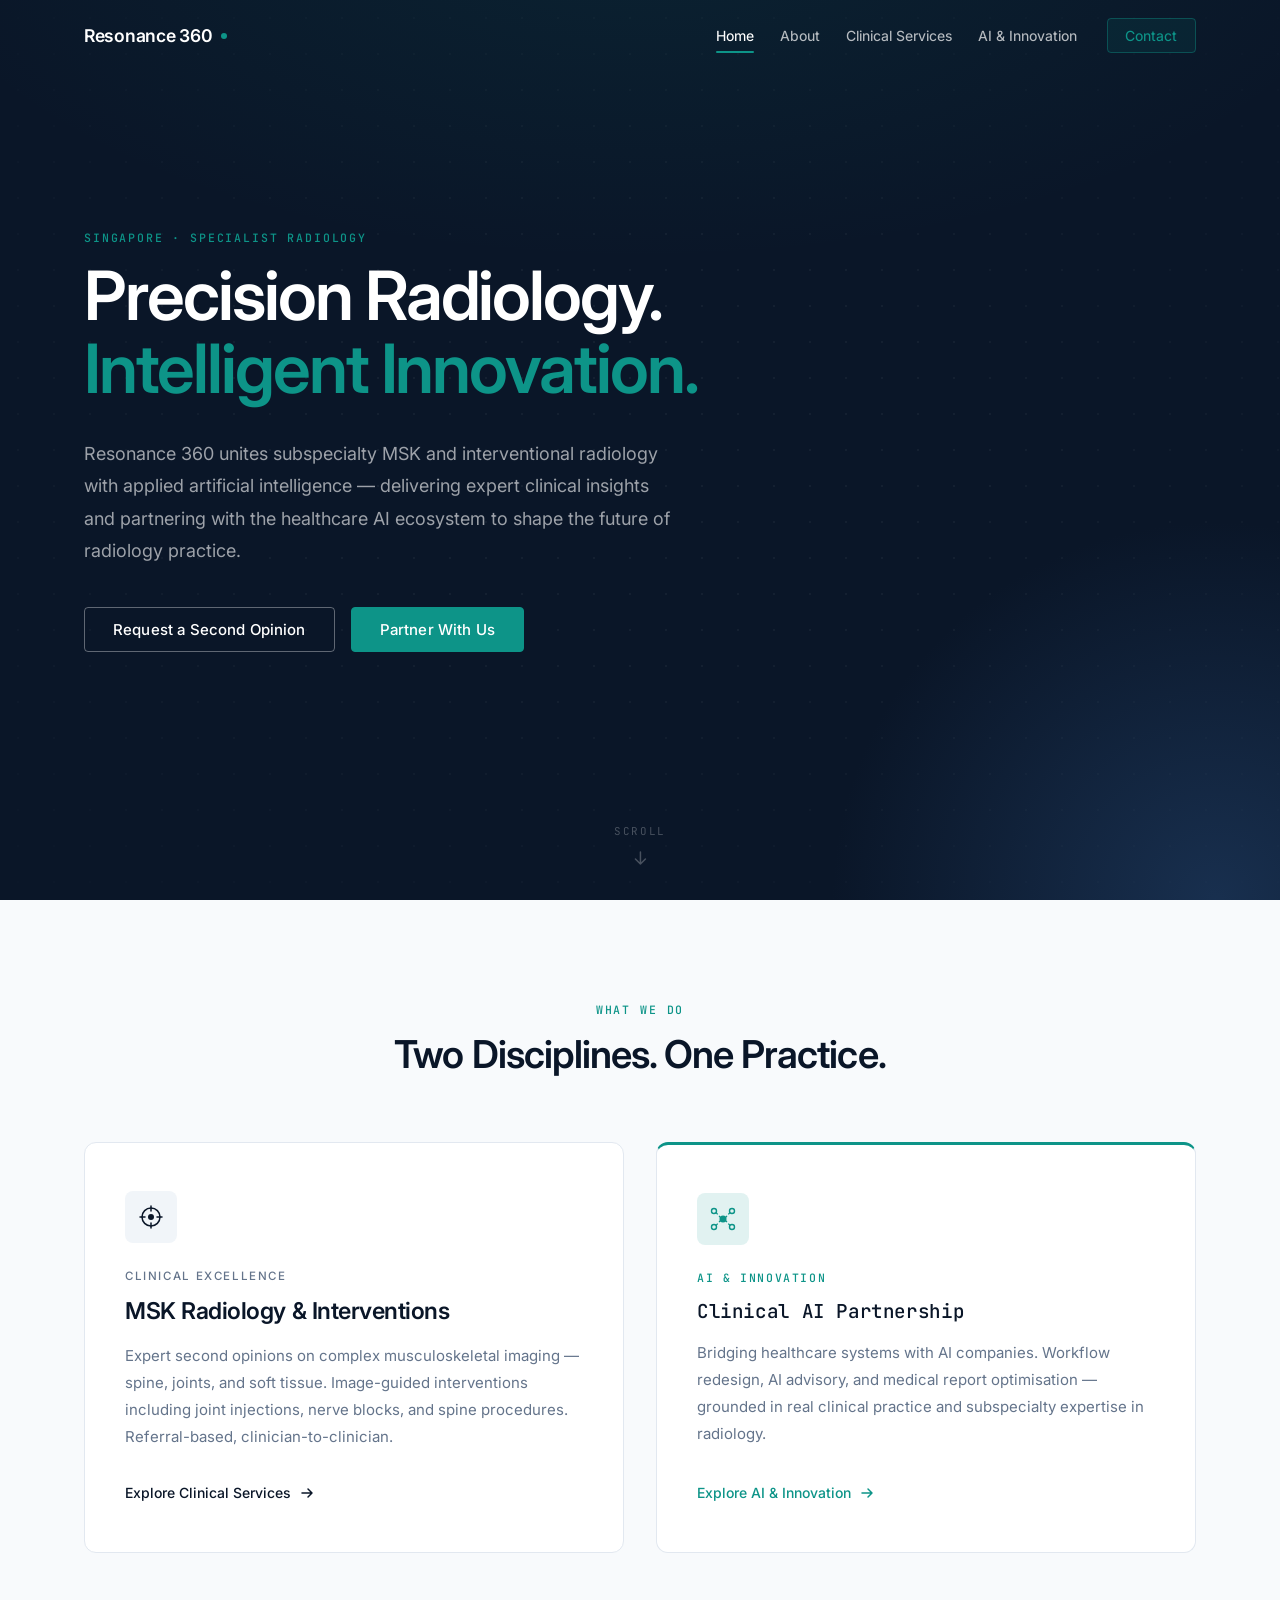
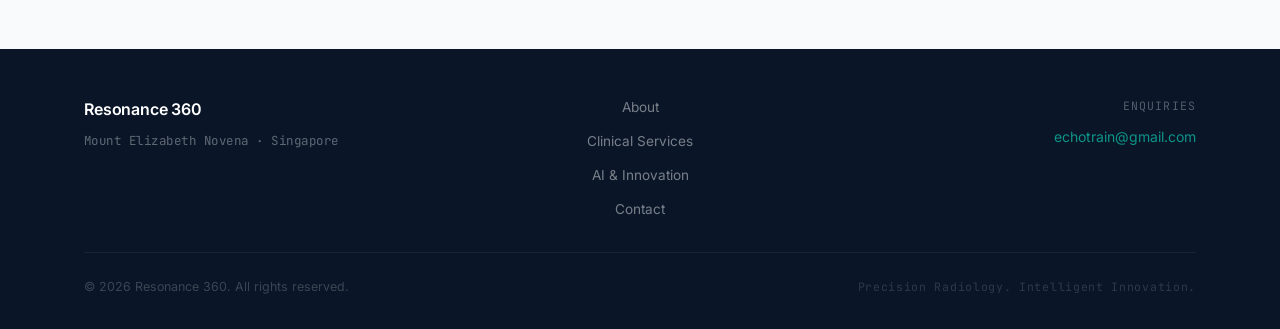
==== index.html @ cc8df061 "Initial commit — Resonance 360 website" ====
<!DOCTYPE html>
<html lang="en">
<head>
  <meta charset="UTF-8" />
  <meta name="viewport" content="width=device-width, initial-scale=1.0" />
  <title>Resonance 360 — Precision Radiology. Intelligent Innovation.</title>
  <meta name="description" content="Expert MSK radiology second opinions and AI innovation partnership, led by Dr Tham Seng Choe, Senior Consultant Radiologist, Singapore." />

  <!-- Fonts -->
  <link rel="preconnect" href="https://fonts.googleapis.com" />
  <link rel="preconnect" href="https://fonts.gstatic.com" crossorigin />
  <link href="https://fonts.googleapis.com/css2?family=Inter:wght@300;400;500;600;700&family=JetBrains+Mono:wght@400;500;600&display=swap" rel="stylesheet" />

  <link rel="stylesheet" href="css/styles.css" />
</head>
<body class="page-home">

  <!-- ── Navigation ─────────────────────────────────────── -->
  <nav class="nav" id="nav" role="navigation" aria-label="Main navigation">
    <div class="container">
      <a href="index.html" class="nav__logo" aria-label="Resonance 360 home">
        <span class="nav__logo-text">Resonance 360</span>
        <span class="nav__logo-dot" aria-hidden="true"></span>
      </a>

      <button class="nav__hamburger" id="navToggle" aria-label="Toggle navigation" aria-expanded="false" aria-controls="navLinks">
        <span></span>
        <span></span>
        <span></span>
      </button>

      <ul class="nav__links" id="navLinks" role="list">
        <li><a href="index.html"         class="nav__link active">Home</a></li>
        <li><a href="about.html"         class="nav__link">About</a></li>
        <li><a href="clinical.html"      class="nav__link">Clinical Services</a></li>
        <li><a href="ai-innovation.html" class="nav__link">AI &amp; Innovation</a></li>
        <li><a href="contact.html"       class="nav__link nav__link--cta">Contact</a></li>
      </ul>
    </div>
  </nav>

  <!-- ── Hero ───────────────────────────────────────────── -->
  <section class="hero" aria-label="Hero">
    <div class="hero__bg" aria-hidden="true"></div>

    <div class="container">
      <div class="hero__content">
        <span class="label hero__label">Singapore · Specialist Radiology</span>

        <h1 class="hero__heading">
          <span class="hero__heading-line">Precision Radiology.</span>
          <span class="hero__heading-line hero__heading-line--accent">Intelligent Innovation.</span>
        </h1>

        <p class="hero__mission">
          Resonance 360 unites subspecialty MSK and interventional radiology with applied
          artificial intelligence — delivering expert clinical insights and partnering with
          the healthcare AI ecosystem to shape the future of radiology practice.
        </p>

        <div class="hero__ctas">
          <a href="contact.html?type=clinical" class="btn btn--outline-white">
            Request a Second Opinion
          </a>
          <a href="contact.html?type=partner" class="btn btn--teal">
            Partner With Us
          </a>
        </div>
      </div>
    </div>

    <!-- Scroll hint -->
    <div class="hero__scroll" aria-hidden="true">
      <span>Scroll</span>
      <svg width="16" height="20" viewBox="0 0 16 20" fill="none" aria-hidden="true">
        <path d="M8 4v12M3 11l5 5 5-5" stroke="currentColor" stroke-width="1.5" stroke-linecap="round" stroke-linejoin="round"/>
      </svg>
    </div>
  </section>

  <!-- ── Two Pillars ────────────────────────────────────── -->
  <section class="pillars" aria-label="What we do">
    <div class="container">

      <div class="pillars__intro reveal">
        <span class="label">What We Do</span>
        <h2 class="pillars__heading">Two Disciplines. One Practice.</h2>
      </div>

      <div class="pillars__grid">

        <!-- Clinical Pillar -->
        <article class="pillar pillar--clinical reveal reveal-delay-1">
          <div class="pillar__icon" aria-hidden="true">
            <!-- Crosshair / targeting icon — precision diagnostics -->
            <svg width="28" height="28" viewBox="0 0 28 28" fill="none" xmlns="http://www.w3.org/2000/svg">
              <circle cx="14" cy="14" r="9" stroke="currentColor" stroke-width="1.5"/>
              <circle cx="14" cy="14" r="3" fill="currentColor"/>
              <line x1="14" y1="3" x2="14" y2="8"   stroke="currentColor" stroke-width="1.5" stroke-linecap="round"/>
              <line x1="14" y1="20" x2="14" y2="25"  stroke="currentColor" stroke-width="1.5" stroke-linecap="round"/>
              <line x1="3"  y1="14" x2="8"  y2="14"  stroke="currentColor" stroke-width="1.5" stroke-linecap="round"/>
              <line x1="20" y1="14" x2="25" y2="14"  stroke="currentColor" stroke-width="1.5" stroke-linecap="round"/>
            </svg>
          </div>

          <span class="pillar__label">Clinical Excellence</span>
          <h3 class="pillar__heading">MSK Radiology &amp; Interventions</h3>
          <p class="pillar__body">
            Expert second opinions on complex musculoskeletal imaging — spine, joints, and soft
            tissue. Image-guided interventions including joint injections, nerve blocks, and
            spine procedures. Referral-based, clinician-to-clinician.
          </p>
          <a href="clinical.html" class="pillar__link" aria-label="Explore Clinical Services">
            Explore Clinical Services
            <svg width="16" height="16" viewBox="0 0 16 16" fill="none" aria-hidden="true">
              <path d="M3 8h10M9 4l4 4-4 4" stroke="currentColor" stroke-width="1.5" stroke-linecap="round" stroke-linejoin="round"/>
            </svg>
          </a>
        </article>

        <!-- AI Pillar -->
        <article class="pillar pillar--ai reveal reveal-delay-2">
          <div class="pillar__icon" aria-hidden="true">
            <!-- Neural network icon — AI / connectivity -->
            <svg width="28" height="28" viewBox="0 0 28 28" fill="none" xmlns="http://www.w3.org/2000/svg">
              <circle cx="14" cy="14" r="3.5"  fill="currentColor"/>
              <circle cx="5"  cy="6"  r="2.5"  stroke="currentColor" stroke-width="1.4"/>
              <circle cx="23" cy="6"  r="2.5"  stroke="currentColor" stroke-width="1.4"/>
              <circle cx="5"  cy="22" r="2.5"  stroke="currentColor" stroke-width="1.4"/>
              <circle cx="23" cy="22" r="2.5"  stroke="currentColor" stroke-width="1.4"/>
              <line x1="7"  y1="7.5"  x2="11.5" y2="12.5" stroke="currentColor" stroke-width="1.2" stroke-dasharray="2.5 2"/>
              <line x1="21" y1="7.5"  x2="16.5" y2="12.5" stroke="currentColor" stroke-width="1.2" stroke-dasharray="2.5 2"/>
              <line x1="7"  y1="20.5" x2="11.5" y2="15.5" stroke="currentColor" stroke-width="1.2" stroke-dasharray="2.5 2"/>
              <line x1="21" y1="20.5" x2="16.5" y2="15.5" stroke="currentColor" stroke-width="1.2" stroke-dasharray="2.5 2"/>
            </svg>
          </div>

          <span class="pillar__label pillar__label--mono">AI &amp; Innovation</span>
          <h3 class="pillar__heading pillar__heading--mono">Clinical AI Partnership</h3>
          <p class="pillar__body">
            Bridging healthcare systems with AI companies. Workflow redesign, AI advisory,
            and medical report optimisation — grounded in real clinical practice and
            subspecialty expertise in radiology.
          </p>
          <a href="ai-innovation.html" class="pillar__link pillar__link--teal" aria-label="Explore AI and Innovation">
            Explore AI &amp; Innovation
            <svg width="16" height="16" viewBox="0 0 16 16" fill="none" aria-hidden="true">
              <path d="M3 8h10M9 4l4 4-4 4" stroke="currentColor" stroke-width="1.5" stroke-linecap="round" stroke-linejoin="round"/>
            </svg>
          </a>
        </article>

      </div>
    </div>
  </section>

  <!-- ── Footer ─────────────────────────────────────────── -->
  <footer class="footer" role="contentinfo">
    <div class="container">
      <div class="footer__brand">
        <span class="footer__logo">Resonance 360</span>
        <p class="footer__location">Mount Elizabeth Novena · Singapore</p>
      </div>

      <nav class="footer__nav" aria-label="Footer navigation">
        <a href="about.html">About</a>
        <a href="clinical.html">Clinical Services</a>
        <a href="ai-innovation.html">AI &amp; Innovation</a>
        <a href="contact.html">Contact</a>
      </nav>

      <div class="footer__contact">
        <p class="footer__contact-label">Enquiries</p>
        <a href="mailto:echotrain@gmail.com" class="footer__contact-email">echotrain@gmail.com</a>
      </div>

      <div class="footer__bottom">
        <p class="footer__copy">&copy; <span id="year"></span> Resonance 360. All rights reserved.</p>
        <p class="footer__tagline">Precision Radiology. Intelligent Innovation.</p>
      </div>
    </div>
  </footer>

  <script src="js/main.js"></script>
</body>
</html>
---- css/styles.css ----
/* ============================================================
   RESONANCE 360 — DESIGN SYSTEM & GLOBAL STYLES
   ============================================================ */

/* ── Custom Properties ───────────────────────────────────── */
:root {
  /* Colours */
  --navy:         #0A1628;
  --navy-mid:     #112240;
  --navy-light:   #1E3A5F;
  --teal:         #0D9488;
  --teal-hover:   #0F766E;
  --teal-dim:     rgba(13, 148, 136, 0.12);
  --white:        #FFFFFF;
  --off-white:    #F8FAFC;
  --grey-100:     #F1F5F9;
  --grey-200:     #E2E8F0;
  --grey-400:     #94A3B8;
  --grey-600:     #475569;
  --grey-800:     #1E293B;
  --text-dark:    #0F172A;
  --text-mid:     #334155;
  --text-muted:   #64748B;

  /* Typography */
  --font-sans: 'Inter', system-ui, -apple-system, sans-serif;
  --font-mono: 'JetBrains Mono', 'Courier New', monospace;

  /* Layout */
  --container-max:     1160px;
  --container-pad:     1.5rem;
  --nav-height:        72px;

  /* Spacing scale */
  --sp-1:  0.25rem;
  --sp-2:  0.5rem;
  --sp-3:  0.75rem;
  --sp-4:  1rem;
  --sp-5:  1.25rem;
  --sp-6:  1.5rem;
  --sp-8:  2rem;
  --sp-10: 2.5rem;
  --sp-12: 3rem;
  --sp-16: 4rem;
  --sp-20: 5rem;
  --sp-24: 6rem;

  /* Radii */
  --r-sm:  4px;
  --r-md:  8px;
  --r-lg:  12px;
  --r-xl:  20px;

  /* Transitions */
  --t-fast:   150ms ease;
  --t-base:   250ms ease;
  --t-slow:   400ms cubic-bezier(0.16, 1, 0.3, 1);
}

/* ── Reset ───────────────────────────────────────────────── */
*, *::before, *::after {
  box-sizing: border-box;
  margin: 0;
  padding: 0;
}

html {
  font-size: 16px;
  scroll-behavior: smooth;
  -webkit-font-smoothing: antialiased;
  -moz-osx-font-smoothing: grayscale;
}

body {
  font-family: var(--font-sans);
  color: var(--text-dark);
  background: var(--white);
  line-height: 1.6;
  overflow-x: hidden;
}

img { max-width: 100%; height: auto; display: block; }
a   { text-decoration: none; color: inherit; }
ul  { list-style: none; }

/* ── Container ───────────────────────────────────────────── */
.container {
  max-width: var(--container-max);
  margin: 0 auto;
  padding: 0 var(--container-pad);
  width: 100%;
}

/* ── Section labels (mono, teal) ─────────────────────────── */
.label {
  display: inline-block;
  font-family: var(--font-mono);
  font-size: 0.72rem;
  font-weight: 500;
  letter-spacing: 0.16em;
  text-transform: uppercase;
  color: var(--teal);
  margin-bottom: var(--sp-3);
}

/* ── Buttons ─────────────────────────────────────────────── */
.btn {
  display: inline-flex;
  align-items: center;
  gap: var(--sp-2);
  padding: 0.875rem 1.75rem;
  font-family: var(--font-sans);
  font-size: 0.9375rem;
  font-weight: 500;
  letter-spacing: 0.01em;
  border-radius: var(--r-sm);
  border: 1.5px solid transparent;
  cursor: pointer;
  transition: all var(--t-base);
  white-space: nowrap;
  line-height: 1;
}

.btn--teal {
  background: var(--teal);
  border-color: var(--teal);
  color: var(--white);
}
.btn--teal:hover {
  background: var(--teal-hover);
  border-color: var(--teal-hover);
  transform: translateY(-1px);
  box-shadow: 0 6px 24px rgba(13, 148, 136, 0.35);
}

.btn--outline-white {
  background: transparent;
  border-color: rgba(255, 255, 255, 0.35);
  color: var(--white);
}
.btn--outline-white:hover {
  background: rgba(255, 255, 255, 0.07);
  border-color: rgba(255, 255, 255, 0.65);
  transform: translateY(-1px);
}

.btn--outline-navy {
  background: transparent;
  border-color: var(--navy);
  color: var(--navy);
}
.btn--outline-navy:hover {
  background: var(--navy);
  color: var(--white);
  transform: translateY(-1px);
}

.btn--outline-teal {
  background: transparent;
  border-color: var(--teal);
  color: var(--teal);
}
.btn--outline-teal:hover {
  background: var(--teal);
  color: var(--white);
  transform: translateY(-1px);
}

/* ── Navigation ──────────────────────────────────────────── */
.nav {
  position: fixed;
  top: 0; left: 0; right: 0;
  z-index: 200;
  height: var(--nav-height);
  transition: background var(--t-base), box-shadow var(--t-base);
}

/* Homepage: transparent until scrolled */
.page-home .nav { background: transparent; }

/* All other pages: always solid */
.page-about   .nav,
.page-clinical .nav,
.page-ai       .nav,
.page-contact  .nav { background: var(--navy); }

/* Scrolled state */
.nav.is-scrolled {
  background: var(--navy) !important;
  box-shadow: 0 1px 0 rgba(255, 255, 255, 0.07);
}

.nav .container {
  display: flex;
  align-items: center;
  justify-content: space-between;
  height: 100%;
}

/* Logo */
.nav__logo {
  display: flex;
  align-items: center;
  gap: var(--sp-2);
}
.nav__logo-text {
  font-size: 1.1rem;
  font-weight: 600;
  color: var(--white);
  letter-spacing: -0.015em;
}
.nav__logo-dot {
  width: 6px;
  height: 6px;
  border-radius: 50%;
  background: var(--teal);
  flex-shrink: 0;
  margin-top: 1px;
}

/* Links */
.nav__links {
  display: flex;
  align-items: center;
  gap: 2px;
}
.nav__link {
  font-size: 0.875rem;
  font-weight: 450;
  color: rgba(255, 255, 255, 0.7);
  padding: var(--sp-2) var(--sp-3);
  border-radius: var(--r-sm);
  transition: color var(--t-fast);
  position: relative;
}
.nav__link:hover,
.nav__link.active { color: var(--white); }

.nav__link.active::after {
  content: '';
  position: absolute;
  bottom: -1px;
  left: var(--sp-3);
  right: var(--sp-3);
  height: 2px;
  background: var(--teal);
  border-radius: 1px;
}

.nav__link--cta {
  margin-left: var(--sp-4);
  padding: 0.5rem 1.1rem;
  border: 1px solid rgba(13, 148, 136, 0.4);
  background: rgba(13, 148, 136, 0.1);
  color: var(--teal) !important;
  border-radius: var(--r-sm);
}
.nav__link--cta:hover {
  background: rgba(13, 148, 136, 0.2);
}
.nav__link--cta.active::after { display: none; }

/* Hamburger */
.nav__hamburger {
  display: none;
  flex-direction: column;
  gap: 5px;
  background: none;
  border: none;
  cursor: pointer;
  padding: var(--sp-2);
  z-index: 10;
}
.nav__hamburger span {
  display: block;
  width: 22px;
  height: 2px;
  background: var(--white);
  border-radius: 1px;
  transition: all var(--t-base);
}
.nav__hamburger.is-open span:nth-child(1) { transform: translateY(7px) rotate(45deg); }
.nav__hamburger.is-open span:nth-child(2) { opacity: 0; transform: scaleX(0); }
.nav__hamburger.is-open span:nth-child(3) { transform: translateY(-7px) rotate(-45deg); }

/* ── Hero ─────────────────────────────────────────────────── */
.hero {
  position: relative;
  min-height: 100vh;
  display: flex;
  align-items: center;
  background: var(--navy);
  overflow: hidden;
}

/* Background layers */
.hero__bg {
  position: absolute;
  inset: 0;
  pointer-events: none;
}
.hero__bg::before {
  content: '';
  position: absolute;
  inset: 0;
  background:
    radial-gradient(ellipse 90% 60% at 50% -10%, rgba(13, 148, 136, 0.1) 0%, transparent 65%),
    radial-gradient(ellipse 50% 70% at 95% 100%, rgba(30, 58, 95, 0.7) 0%, transparent 60%);
}
/* Dot grid */
.hero__bg::after {
  content: '';
  position: absolute;
  inset: 0;
  background-image: radial-gradient(circle, rgba(255, 255, 255, 0.045) 1px, transparent 1px);
  background-size: 36px 36px;
  mask-image: radial-gradient(ellipse 85% 75% at 50% 50%, black 30%, transparent 100%);
  -webkit-mask-image: radial-gradient(ellipse 85% 75% at 50% 50%, black 30%, transparent 100%);
}

.hero .container {
  position: relative;
  z-index: 1;
  padding-top: var(--nav-height);
  padding-bottom: var(--sp-24);
}

.hero__content { max-width: 760px; }

.hero__label {
  opacity: 0;
  animation: fadeUp 0.6s ease forwards 0.1s;
}

.hero__heading {
  display: flex;
  flex-direction: column;
  font-size: clamp(2.4rem, 6vw, 4.25rem);
  font-weight: 600;
  line-height: 1.08;
  letter-spacing: -0.03em;
  color: var(--white);
  margin-bottom: var(--sp-8);
  opacity: 0;
  animation: fadeUp 0.6s ease forwards 0.25s;
}
.hero__heading-line { display: block; }
.hero__heading-line--accent { color: var(--teal); }

.hero__mission {
  font-size: clamp(1rem, 2vw, 1.125rem);
  line-height: 1.8;
  color: rgba(255, 255, 255, 0.6);
  max-width: 600px;
  margin-bottom: var(--sp-10);
  opacity: 0;
  animation: fadeUp 0.6s ease forwards 0.4s;
}

.hero__ctas {
  display: flex;
  flex-wrap: wrap;
  gap: var(--sp-4);
  opacity: 0;
  animation: fadeUp 0.6s ease forwards 0.55s;
}

/* Scroll hint */
.hero__scroll {
  position: absolute;
  bottom: var(--sp-8);
  left: 50%;
  transform: translateX(-50%);
  display: flex;
  flex-direction: column;
  align-items: center;
  gap: var(--sp-2);
  color: rgba(255, 255, 255, 0.25);
  font-family: var(--font-mono);
  font-size: 0.68rem;
  letter-spacing: 0.14em;
  text-transform: uppercase;
  opacity: 0;
  animation: fadeIn 0.8s ease forwards 1.4s;
}
.hero__scroll svg {
  animation: arrowBounce 2s ease-in-out infinite;
}

/* ── Pillars (homepage "What We Do") ─────────────────────── */
.pillars {
  padding: var(--sp-24) 0;
  background: var(--off-white);
}

.pillars__intro {
  text-align: center;
  margin-bottom: var(--sp-16);
}
.pillars__heading {
  font-size: clamp(1.75rem, 3vw, 2.4rem);
  font-weight: 600;
  color: var(--navy);
  letter-spacing: -0.025em;
  line-height: 1.2;
}

.pillars__grid {
  display: grid;
  grid-template-columns: 1fr 1fr;
  gap: var(--sp-8);
}

.pillar {
  background: var(--white);
  padding: var(--sp-12) var(--sp-10);
  border-radius: var(--r-lg);
  border: 1px solid var(--grey-200);
  display: flex;
  flex-direction: column;
  transition: transform var(--t-slow), box-shadow var(--t-slow);
}
.pillar:hover {
  transform: translateY(-5px);
  box-shadow: 0 16px 48px rgba(0, 0, 0, 0.08);
}
.pillar--ai {
  border-top: 3px solid var(--teal);
}

.pillar__icon {
  width: 52px;
  height: 52px;
  display: flex;
  align-items: center;
  justify-content: center;
  border-radius: var(--r-md);
  background: var(--grey-100);
  color: var(--navy);
  margin-bottom: var(--sp-6);
}
.pillar--ai .pillar__icon {
  background: var(--teal-dim);
  color: var(--teal);
}

.pillar__label {
  font-size: 0.72rem;
  font-weight: 500;
  letter-spacing: 0.14em;
  text-transform: uppercase;
  color: var(--text-muted);
  margin-bottom: var(--sp-3);
}
.pillar__label--mono {
  font-family: var(--font-mono);
  color: var(--teal);
}

.pillar__heading {
  font-size: 1.45rem;
  font-weight: 600;
  color: var(--navy);
  letter-spacing: -0.02em;
  line-height: 1.25;
  margin-bottom: var(--sp-4);
}
.pillar__heading--mono {
  font-family: var(--font-mono);
  font-size: 1.2rem;
  font-weight: 500;
}

.pillar__body {
  font-size: 0.9375rem;
  line-height: 1.8;
  color: var(--text-muted);
  flex: 1;
  margin-bottom: var(--sp-8);
}

.pillar__link {
  display: inline-flex;
  align-items: center;
  gap: var(--sp-2);
  font-size: 0.875rem;
  font-weight: 500;
  color: var(--navy);
  transition: gap var(--t-fast), color var(--t-fast);
}
.pillar__link:hover { gap: var(--sp-3); }
.pillar__link--teal { color: var(--teal); }
.pillar__link--teal:hover { color: var(--teal-hover); }

/* ── Inner page hero (shared across non-home pages) ──────── */
.page-hero {
  background: var(--navy);
  padding: calc(var(--nav-height) + var(--sp-20)) 0 var(--sp-20);
}
.page-hero .label { margin-bottom: var(--sp-4); }
.page-hero__heading {
  font-size: clamp(2rem, 5vw, 3.25rem);
  font-weight: 600;
  color: var(--white);
  letter-spacing: -0.03em;
  line-height: 1.1;
  margin-bottom: var(--sp-6);
}
.page-hero__sub {
  font-size: 1.0625rem;
  line-height: 1.8;
  color: rgba(255, 255, 255, 0.58);
  max-width: 560px;
}

/* ── Divider ─────────────────────────────────────────────── */
.divider {
  height: 1px;
  background: var(--grey-200);
  margin: 0;
}

/* ── Under Construction (stub pages) ─────────────────────── */
.under-construction {
  padding: var(--sp-24) 0;
  text-align: center;
}
.under-construction__badge {
  display: inline-flex;
  align-items: center;
  gap: var(--sp-2);
  background: var(--teal-dim);
  border: 1px solid rgba(13, 148, 136, 0.2);
  color: var(--teal);
  font-family: var(--font-mono);
  font-size: 0.72rem;
  letter-spacing: 0.12em;
  text-transform: uppercase;
  padding: var(--sp-2) var(--sp-4);
  border-radius: 100px;
  margin-bottom: var(--sp-8);
}
.under-construction__badge::before {
  content: '';
  width: 7px;
  height: 7px;
  border-radius: 50%;
  background: var(--teal);
  animation: pulse 2s ease-in-out infinite;
}
.under-construction h2 {
  font-size: clamp(1.5rem, 3vw, 2rem);
  font-weight: 600;
  color: var(--navy);
  letter-spacing: -0.02em;
  margin-bottom: var(--sp-4);
}
.under-construction p {
  font-size: 1rem;
  color: var(--text-muted);
  max-width: 460px;
  margin: 0 auto var(--sp-8);
  line-height: 1.75;
}

/* ── Footer ──────────────────────────────────────────────── */
.footer {
  background: var(--navy);
  padding: var(--sp-12) 0 var(--sp-8);
}
.footer .container {
  display: grid;
  grid-template-columns: 1fr auto 1fr;
  align-items: start;
  gap: var(--sp-8);
}
.footer__brand {}
.footer__logo {
  display: block;
  font-size: 1rem;
  font-weight: 600;
  color: var(--white);
  letter-spacing: -0.01em;
  margin-bottom: var(--sp-2);
}
.footer__location {
  font-size: 0.78rem;
  color: rgba(255, 255, 255, 0.35);
  font-family: var(--font-mono);
  letter-spacing: 0.04em;
}

.footer__nav {
  display: flex;
  flex-direction: column;
  align-items: center;
  gap: var(--sp-3);
}
.footer__nav a {
  font-size: 0.85rem;
  color: rgba(255, 255, 255, 0.45);
  transition: color var(--t-fast);
}
.footer__nav a:hover { color: var(--white); }

.footer__contact {
  text-align: right;
}
.footer__contact-label {
  font-size: 0.72rem;
  font-family: var(--font-mono);
  letter-spacing: 0.1em;
  text-transform: uppercase;
  color: rgba(255, 255, 255, 0.3);
  margin-bottom: var(--sp-2);
}
.footer__contact-email {
  font-size: 0.875rem;
  color: var(--teal);
  transition: color var(--t-fast);
}
.footer__contact-email:hover { color: #14B8A6; }

.footer__bottom {
  grid-column: 1 / -1;
  border-top: 1px solid rgba(255, 255, 255, 0.06);
  padding-top: var(--sp-6);
  display: flex;
  justify-content: space-between;
  align-items: center;
}
.footer__copy {
  font-size: 0.78rem;
  color: rgba(255, 255, 255, 0.2);
}
.footer__tagline {
  font-family: var(--font-mono);
  font-size: 0.72rem;
  color: rgba(255, 255, 255, 0.15);
  letter-spacing: 0.06em;
}

/* ── Scroll Reveal ───────────────────────────────────────── */
.reveal {
  opacity: 0;
  transform: translateY(28px);
  transition: opacity 0.6s cubic-bezier(0.16, 1, 0.3, 1),
              transform 0.6s cubic-bezier(0.16, 1, 0.3, 1);
}
.reveal.is-visible {
  opacity: 1;
  transform: translateY(0);
}
.reveal-delay-1 { transition-delay: 0.1s; }
.reveal-delay-2 { transition-delay: 0.2s; }
.reveal-delay-3 { transition-delay: 0.3s; }

/* ── Keyframes ───────────────────────────────────────────── */
@keyframes fadeUp {
  from { opacity: 0; transform: translateY(22px); }
  to   { opacity: 1; transform: translateY(0); }
}
@keyframes fadeIn {
  from { opacity: 0; }
  to   { opacity: 1; }
}
@keyframes arrowBounce {
  0%, 100% { transform: translateY(0); }
  50%       { transform: translateY(5px); }
}
@keyframes pulse {
  0%, 100% { opacity: 1; }
  50%       { opacity: 0.4; }
}

/* ── Responsive — Tablet ─────────────────────────────────── */
@media (max-width: 900px) {
  .footer .container {
    grid-template-columns: 1fr 1fr;
  }
  .footer__contact { text-align: left; }
  .footer__nav { flex-direction: row; flex-wrap: wrap; align-items: flex-start; gap: var(--sp-4); }
  .footer__bottom { grid-column: 1 / -1; }
}

/* ── Responsive — Mobile ─────────────────────────────────── */
@media (max-width: 768px) {
  :root {
    --container-pad: 1.25rem;
  }

  /* Nav mobile */
  .nav__hamburger { display: flex; }

  .nav__links {
    position: fixed;
    top: var(--nav-height);
    left: 0; right: 0;
    background: var(--navy);
    flex-direction: column;
    align-items: stretch;
    padding: var(--sp-4) var(--sp-6) var(--sp-8);
    border-top: 1px solid rgba(255, 255, 255, 0.06);
    transform: translateY(-8px);
    opacity: 0;
    pointer-events: none;
    transition: all var(--t-base);
    gap: 0;
    box-shadow: 0 24px 48px rgba(0,0,0,0.4);
  }
  .nav__links.is-open {
    transform: translateY(0);
    opacity: 1;
    pointer-events: auto;
  }
  .nav__link {
    padding: var(--sp-4) var(--sp-2);
    border-bottom: 1px solid rgba(255,255,255,0.06);
    font-size: 1rem;
  }
  .nav__link.active::after { display: none; }
  .nav__link--cta {
    margin-left: 0;
    margin-top: var(--sp-4);
    text-align: center;
    border-radius: var(--r-sm);
    justify-content: center;
  }

  /* Hero */
  .hero__ctas { flex-direction: column; }
  .hero__ctas .btn { justify-content: center; width: 100%; }
  .hero__scroll { display: none; }

  /* Pillars */
  .pillars { padding: var(--sp-16) 0; }
  .pillars__grid { grid-template-columns: 1fr; gap: var(--sp-6); }
  .pillar { padding: var(--sp-8) var(--sp-6); }

  /* Footer */
  .footer .container {
    grid-template-columns: 1fr;
    gap: var(--sp-8);
  }
  .footer__contact { text-align: left; }
  .footer__nav { flex-direction: row; flex-wrap: wrap; gap: var(--sp-4); }
  .footer__bottom { flex-direction: column; align-items: flex-start; gap: var(--sp-3); }
}

@media (max-width: 480px) {
  :root { --container-pad: 1rem; }
}
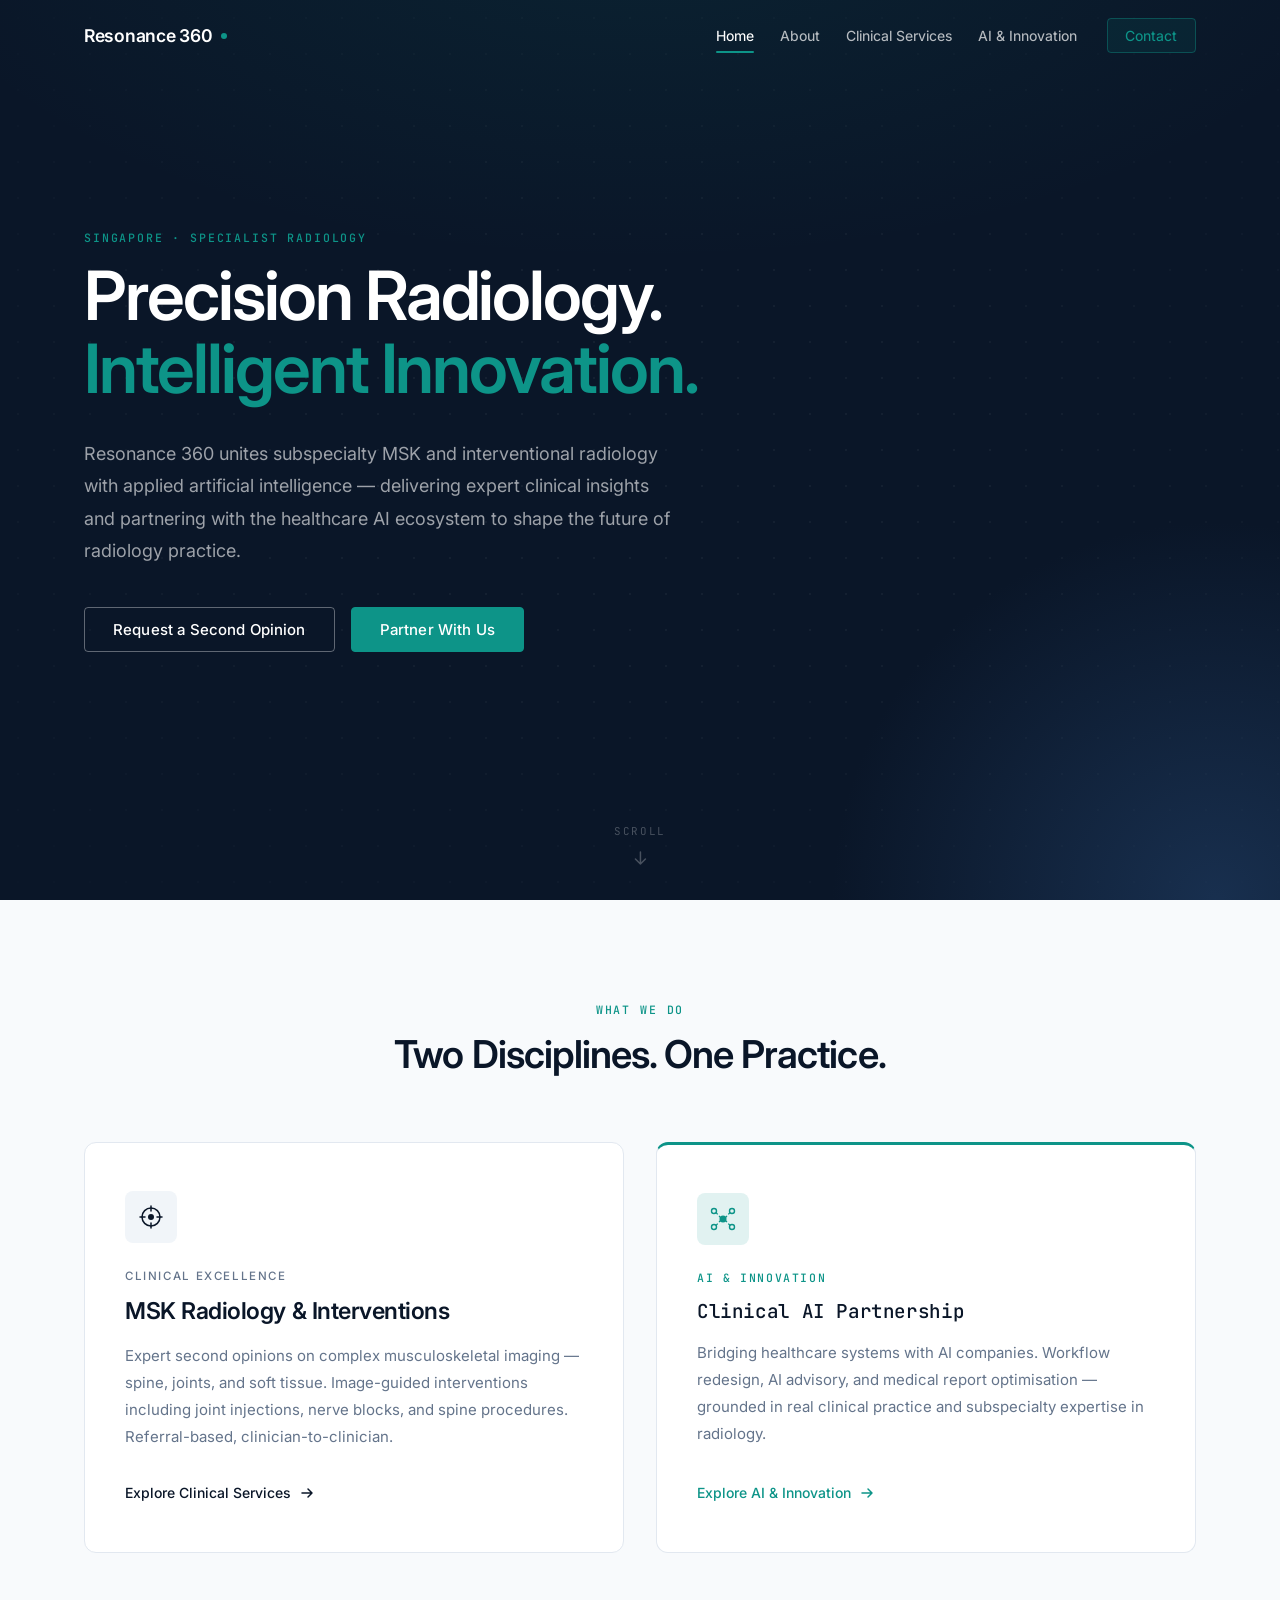
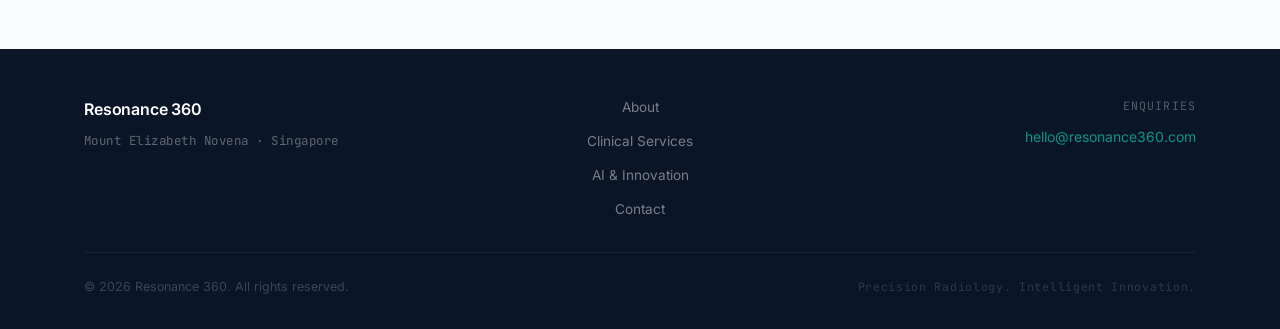
==== commit ec94a9fa: "Replace echotrain@gmail.com with hello@resonance360.com across all pages Co-Authored-By: Claude Sonn" ====
--- a/index.html
+++ b/index.html
@@ -171,7 +171,7 @@
 
       <div class="footer__contact">
         <p class="footer__contact-label">Enquiries</p>
-        <a href="mailto:echotrain@gmail.com" class="footer__contact-email">echotrain@gmail.com</a>
+        <a href="mailto:hello@resonance360.com" class="footer__contact-email">hello@resonance360.com</a>
       </div>
 
       <div class="footer__bottom">
--- a/css/styles.css
+++ b/css/styles.css
@@ -714,7 +714,7 @@
     pointer-events: auto;
   }
   .nav__link {
-    padding: var(--sp-4) var(--sp-2);
+    padding: var(--sp-6) var(--sp-4);
     border-bottom: 1px solid rgba(255,255,255,0.06);
     font-size: 1rem;
   }
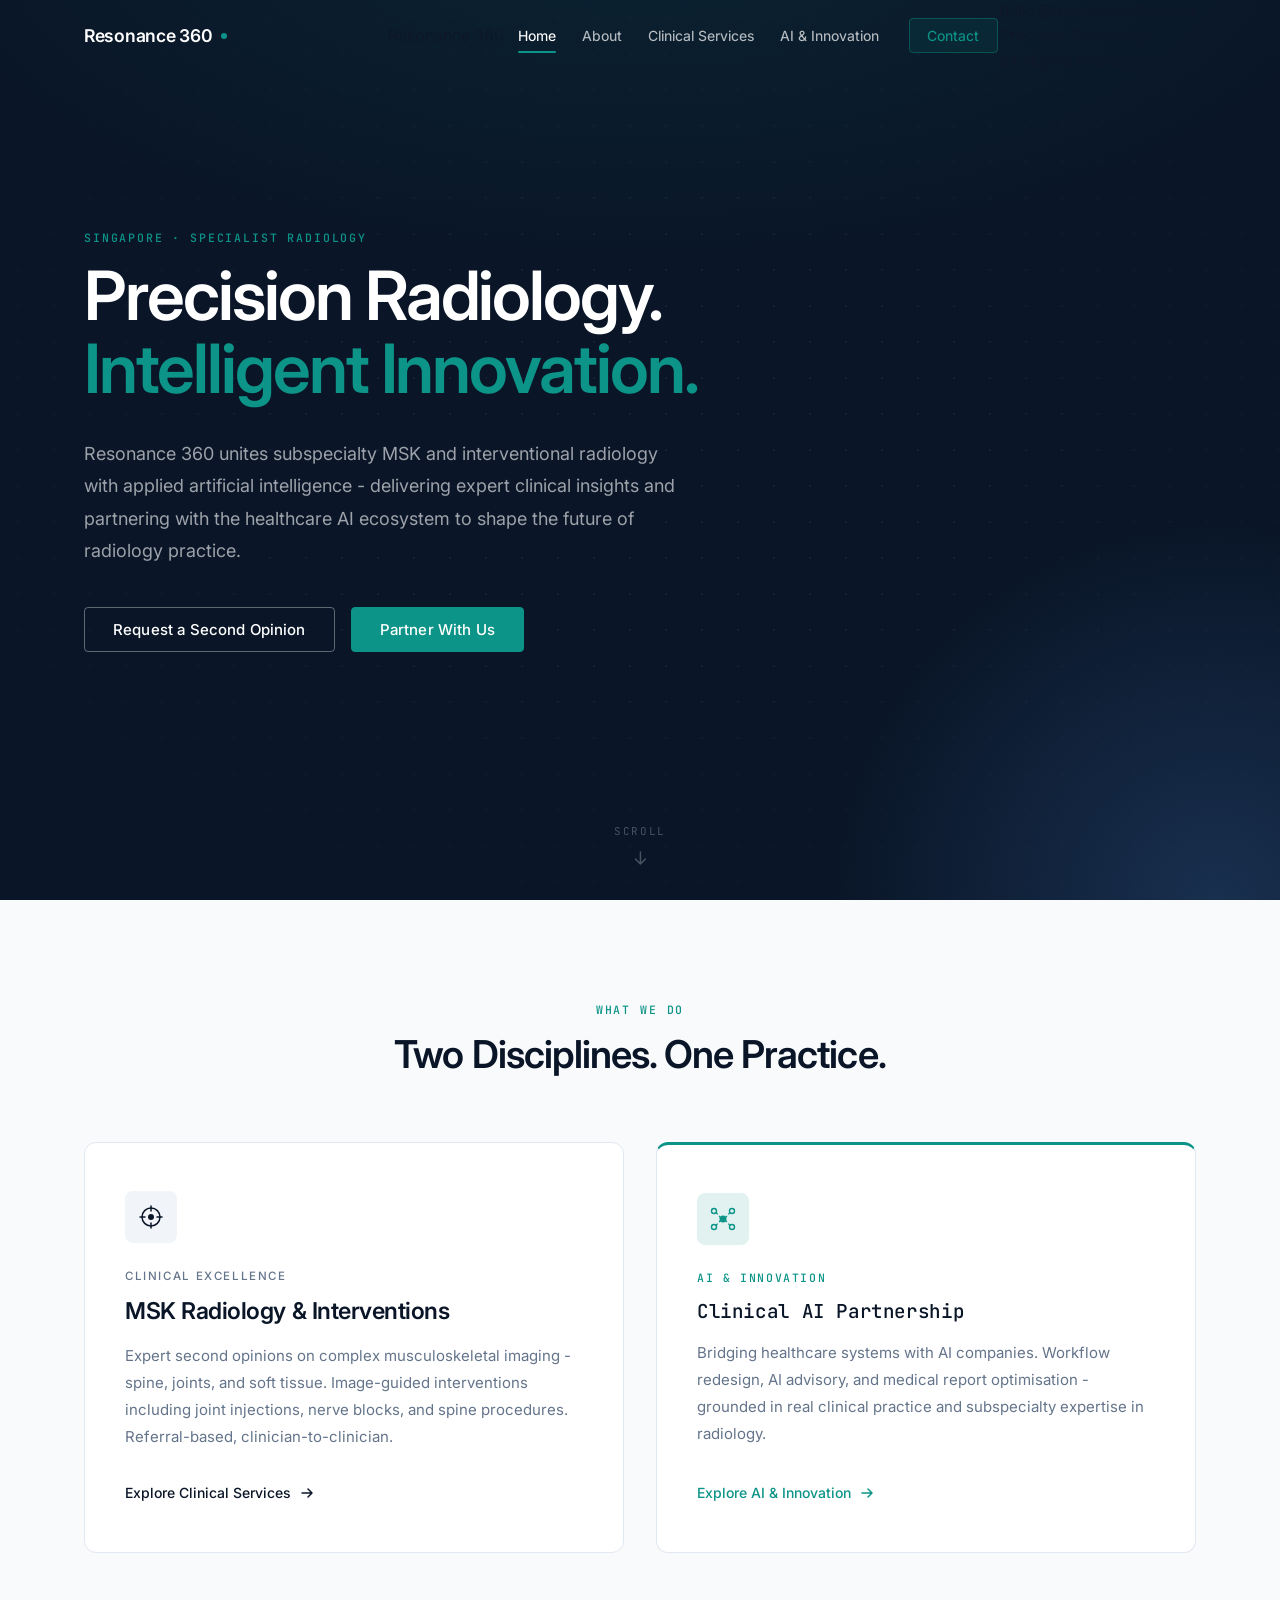
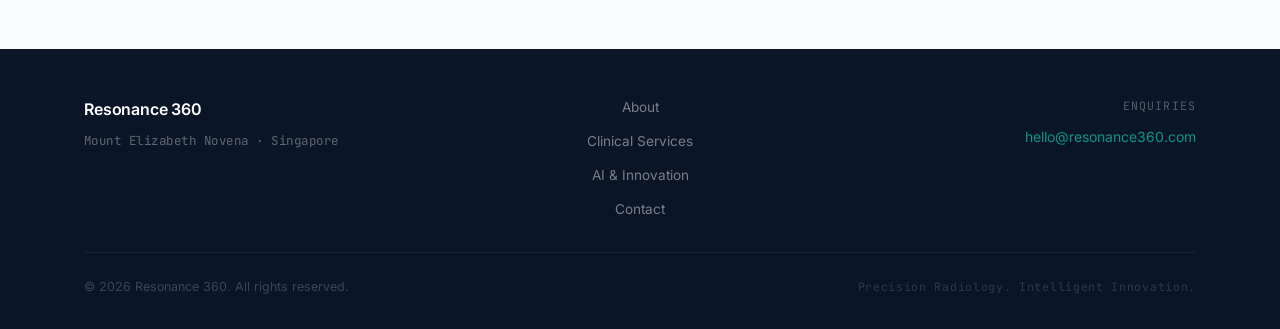
==== commit 35271e36: "Replace all em dashes with regular dashes across site content Converted 65 em dashes (—) to regular " ====
--- a/index.html
+++ b/index.html
@@ -3,7 +3,7 @@
 <head>
   <meta charset="UTF-8" />
   <meta name="viewport" content="width=device-width, initial-scale=1.0" />
-  <title>Resonance 360 — Precision Radiology. Intelligent Innovation.</title>
+  <title>Resonance 360 - Precision Radiology. Intelligent Innovation.</title>
   <meta name="description" content="Expert MSK radiology second opinions and AI innovation partnership, led by Dr Tham Seng Choe, Senior Consultant Radiologist, Singapore." />
 
   <!-- Fonts -->
@@ -54,7 +54,7 @@
 
         <p class="hero__mission">
           Resonance 360 unites subspecialty MSK and interventional radiology with applied
-          artificial intelligence — delivering expert clinical insights and partnering with
+          artificial intelligence - delivering expert clinical insights and partnering with
           the healthcare AI ecosystem to shape the future of radiology practice.
         </p>
 
@@ -92,7 +92,7 @@
         <!-- Clinical Pillar -->
         <article class="pillar pillar--clinical reveal reveal-delay-1">
           <div class="pillar__icon" aria-hidden="true">
-            <!-- Crosshair / targeting icon — precision diagnostics -->
+            <!-- Crosshair / targeting icon - precision diagnostics -->
             <svg width="28" height="28" viewBox="0 0 28 28" fill="none" xmlns="http://www.w3.org/2000/svg">
               <circle cx="14" cy="14" r="9" stroke="currentColor" stroke-width="1.5"/>
               <circle cx="14" cy="14" r="3" fill="currentColor"/>
@@ -106,7 +106,7 @@
           <span class="pillar__label">Clinical Excellence</span>
           <h3 class="pillar__heading">MSK Radiology &amp; Interventions</h3>
           <p class="pillar__body">
-            Expert second opinions on complex musculoskeletal imaging — spine, joints, and soft
+            Expert second opinions on complex musculoskeletal imaging - spine, joints, and soft
             tissue. Image-guided interventions including joint injections, nerve blocks, and
             spine procedures. Referral-based, clinician-to-clinician.
           </p>
@@ -121,7 +121,7 @@
         <!-- AI Pillar -->
         <article class="pillar pillar--ai reveal reveal-delay-2">
           <div class="pillar__icon" aria-hidden="true">
-            <!-- Neural network icon — AI / connectivity -->
+            <!-- Neural network icon - AI / connectivity -->
             <svg width="28" height="28" viewBox="0 0 28 28" fill="none" xmlns="http://www.w3.org/2000/svg">
               <circle cx="14" cy="14" r="3.5"  fill="currentColor"/>
               <circle cx="5"  cy="6"  r="2.5"  stroke="currentColor" stroke-width="1.4"/>
@@ -139,7 +139,7 @@
           <h3 class="pillar__heading pillar__heading--mono">Clinical AI Partnership</h3>
           <p class="pillar__body">
             Bridging healthcare systems with AI companies. Workflow redesign, AI advisory,
-            and medical report optimisation — grounded in real clinical practice and
+            and medical report optimisation - grounded in real clinical practice and
             subspecialty expertise in radiology.
           </p>
           <a href="ai-innovation.html" class="pillar__link pillar__link--teal" aria-label="Explore AI and Innovation">
--- a/css/styles.css
+++ b/css/styles.css
@@ -260,6 +260,9 @@
 }
 .nav__link--cta.active::after { display: none; }
 
+/* Backdrop overlay — hidden on desktop, shown on mobile via media query */
+.nav__overlay { display: none; }
+
 /* Hamburger */
 .nav__hamburger {
   display: none;
@@ -640,6 +643,123 @@
   letter-spacing: 0.06em;
 }
 
+/* ── Project Cards (shared across clinical & AI pages) ───── */
+.projects {
+  padding: var(--sp-20) 0;
+  background: var(--off-white);
+}
+.projects__intro {
+  margin-bottom: var(--sp-12);
+}
+.projects__heading {
+  font-size: clamp(1.5rem, 2.5vw, 2rem);
+  font-weight: 600;
+  color: var(--navy);
+  letter-spacing: -0.025em;
+  line-height: 1.2;
+  margin-bottom: var(--sp-2);
+}
+.projects__sub {
+  font-size: 0.9375rem;
+  color: var(--text-muted);
+  line-height: 1.7;
+}
+.projects__grid {
+  display: grid;
+  grid-template-columns: repeat(2, 1fr);
+  gap: var(--sp-5);
+}
+.projects__grid--single {
+  grid-template-columns: 1fr;
+  max-width: 600px;
+}
+.projects__toggle {
+  display: block;
+  margin: var(--sp-10) auto 0;
+}
+
+.project-card {
+  background: var(--white);
+  border: 1px solid var(--grey-200);
+  border-radius: var(--r-lg);
+  padding: var(--sp-8);
+  display: flex;
+  flex-direction: column;
+  transition: transform var(--t-slow), box-shadow var(--t-slow);
+}
+.project-card:hover {
+  transform: translateY(-3px);
+  box-shadow: 0 10px 32px rgba(0, 0, 0, 0.07);
+}
+.project-card--hidden {
+  display: none;
+}
+
+.project-card__meta {
+  display: flex;
+  align-items: center;
+  justify-content: space-between;
+  margin-bottom: var(--sp-4);
+}
+.project-card__tags {
+  display: flex;
+  flex-wrap: wrap;
+  gap: var(--sp-2);
+}
+.project-card__tag {
+  font-family: var(--font-mono);
+  font-size: 0.65rem;
+  letter-spacing: 0.1em;
+  text-transform: uppercase;
+  color: var(--teal);
+  background: var(--teal-dim);
+  border: 1px solid rgba(13, 148, 136, 0.2);
+  padding: var(--sp-1) var(--sp-3);
+  border-radius: 100px;
+}
+.project-card__year {
+  font-family: var(--font-mono);
+  font-size: 0.68rem;
+  color: var(--grey-400);
+  letter-spacing: 0.04em;
+  flex-shrink: 0;
+}
+.project-card__heading {
+  font-size: 1rem;
+  font-weight: 600;
+  color: var(--navy);
+  letter-spacing: -0.015em;
+  line-height: 1.4;
+  margin-bottom: var(--sp-3);
+}
+.project-card__summary {
+  font-size: 0.875rem;
+  line-height: 1.75;
+  color: var(--text-muted);
+  flex: 1;
+  margin-bottom: var(--sp-4);
+}
+.project-card__link {
+  display: inline-flex;
+  align-items: center;
+  gap: var(--sp-2);
+  font-family: var(--font-mono);
+  font-size: 0.72rem;
+  letter-spacing: 0.08em;
+  color: var(--teal);
+  text-transform: uppercase;
+  transition: gap var(--t-fast), color var(--t-fast);
+  margin-top: auto;
+}
+.project-card__link:hover {
+  gap: var(--sp-3);
+  color: var(--teal-hover);
+}
+
+@media (max-width: 768px) {
+  .projects__grid { grid-template-columns: 1fr; }
+}
+
 /* ── Scroll Reveal ───────────────────────────────────────── */
 .reveal {
   opacity: 0;
@@ -689,43 +809,96 @@
     --container-pad: 1.25rem;
   }
 
-  /* Nav mobile */
+  /* Nav mobile — minimal full-screen overlay */
+  .nav.is-menu-open { z-index: 9999; }
   .nav__hamburger { display: flex; }
 
+  /* Overlay not needed — nav__links covers full screen */
+  .nav__overlay { display: none !important; }
+
+  /* Links container — centered on screen, solid bg */
   .nav__links {
     position: fixed;
-    top: var(--nav-height);
-    left: 0; right: 0;
+    inset: 0;
+    flex-direction: column;
+    align-items: center;
+    justify-content: center;
+    gap: 0;
+    padding: 0;
     background: var(--navy);
-    flex-direction: column;
-    align-items: stretch;
-    padding: var(--sp-4) var(--sp-6) var(--sp-8);
-    border-top: 1px solid rgba(255, 255, 255, 0.06);
-    transform: translateY(-8px);
+    z-index: 10;
     opacity: 0;
     pointer-events: none;
-    transition: all var(--t-base);
-    gap: 0;
-    box-shadow: 0 24px 48px rgba(0,0,0,0.4);
+    transition: opacity 0.3s ease;
   }
   .nav__links.is-open {
-    transform: translateY(0);
     opacity: 1;
     pointer-events: auto;
   }
+
+  /* Hide panel header/footer injected by JS */
+  .nav__panel-header,
+  .nav__panel-footer { display: none; }
+
+  /* Links — centered */
   .nav__link {
-    padding: var(--sp-6) var(--sp-4);
-    border-bottom: 1px solid rgba(255,255,255,0.06);
-    font-size: 1rem;
-  }
-  .nav__link.active::after { display: none; }
+    display: block;
+    padding: var(--sp-4) var(--sp-4);
+    border-bottom: none;
+    font-size: 1.5rem;
+    font-weight: 300;
+    letter-spacing: -0.02em;
+    color: rgba(255, 255, 255, 0.6);
+    text-align: center;
+    position: relative;
+  }
+
+  /* Active link — white + teal dot */
+  .nav__link.active {
+    color: var(--white) !important;
+    font-weight: 500;
+  }
+  .nav__link.active::after {
+    display: inline-block !important;
+    content: '' !important;
+    position: relative !important;
+    left: var(--sp-3) !important;
+    top: auto !important;
+    bottom: auto !important;
+    right: auto !important;
+    transform: none !important;
+    width: 6px !important;
+    height: 6px !important;
+    border-radius: 50% !important;
+    background: var(--teal) !important;
+    vertical-align: middle;
+  }
+
+  /* AI page — monospace nav links */
+  .page-ai .nav__link {
+    font-family: var(--font-mono);
+    font-weight: 300;
+    letter-spacing: -0.01em;
+  }
+  .page-ai .nav__link.active {
+    font-weight: 400;
+  }
+
+  /* Contact CTA — teal, no box */
   .nav__link--cta {
     margin-left: 0;
-    margin-top: var(--sp-4);
+    margin-top: var(--sp-3);
+    padding: var(--sp-5) var(--sp-4);
+    font-size: 1.5rem;
+    font-weight: 400;
+    border: none;
+    background: none;
+    color: var(--teal) !important;
     text-align: center;
-    border-radius: var(--r-sm);
+    border-radius: 0;
     justify-content: center;
   }
+  .nav__link--cta.active::after { display: none !important; }
 
   /* Hero */
   .hero__ctas { flex-direction: column; }
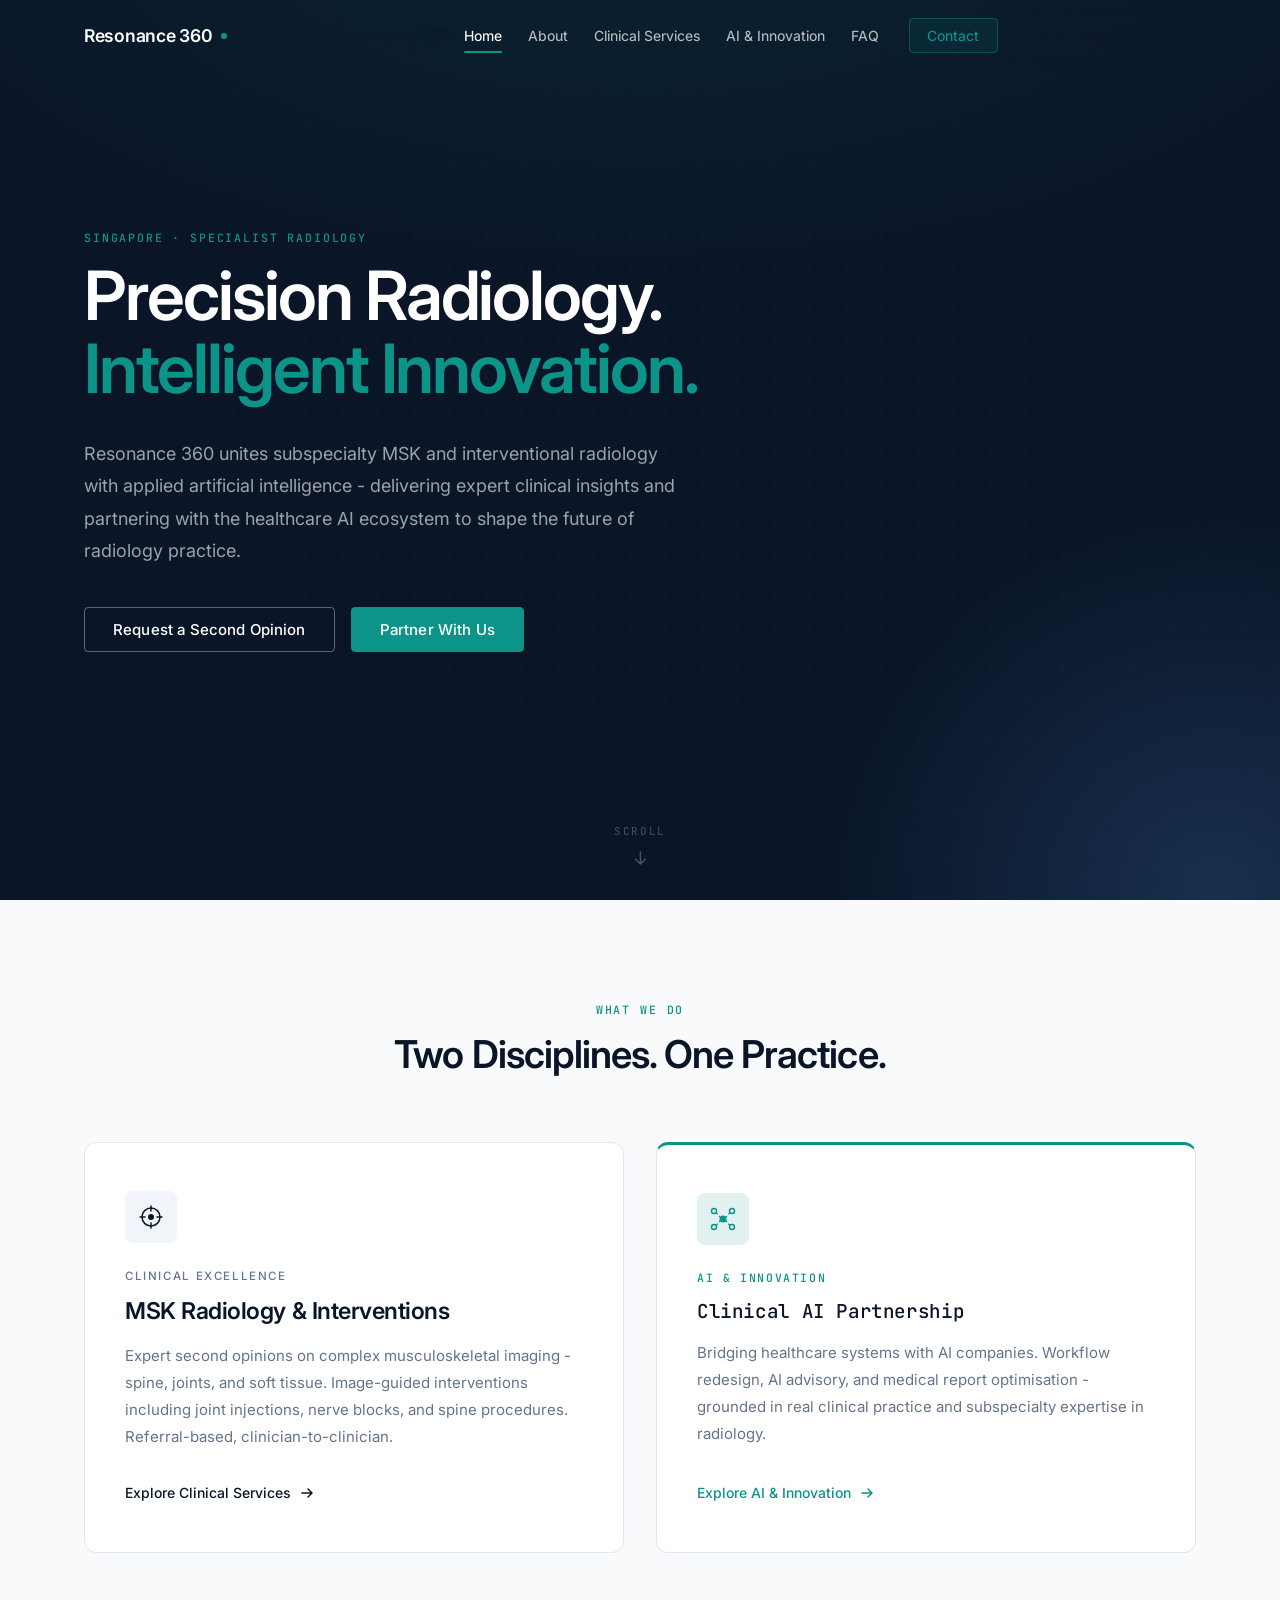
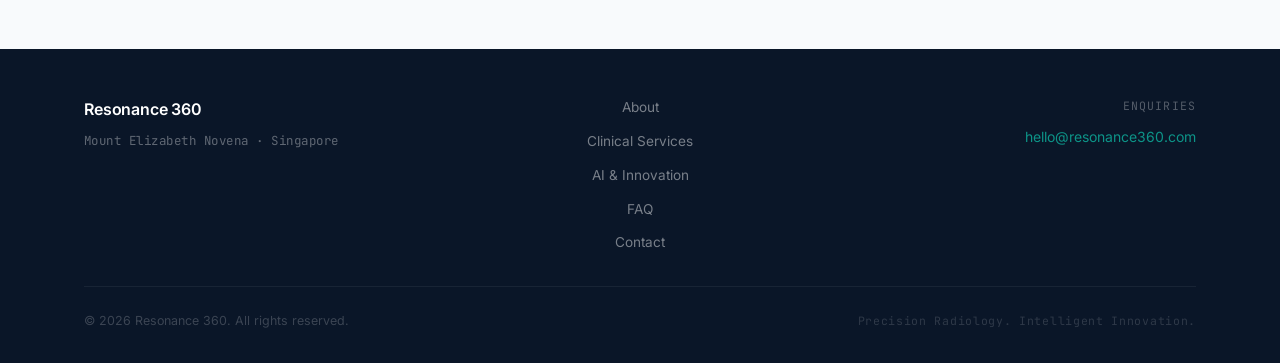
==== commit 8fd5280c: "Add AI-discoverability layer: llms.txt, FAQ page, expanded robots Add llms.txt root summary, a tabbe" ====
--- a/index.html
+++ b/index.html
@@ -3,8 +3,19 @@
 <head>
   <meta charset="UTF-8" />
   <meta name="viewport" content="width=device-width, initial-scale=1.0" />
-  <title>Resonance 360 - Precision Radiology. Intelligent Innovation.</title>
-  <meta name="description" content="Expert MSK radiology second opinions and AI innovation partnership, led by Dr Tham Seng Choe, Senior Consultant Radiologist, Singapore." />
+  <title>MSK Radiology Second Opinion Singapore | Resonance 360</title>
+  <meta name="description" content="Expert MRI second opinions for sports injuries, spine, joints and pain interventions. Led by Dr Tham Seng Choe, Senior Consultant Radiologist, Mount Elizabeth Novena, Singapore." />
+  <meta name="keywords" content="MRI second opinion Singapore, MSK radiology Singapore, sports injury MRI, radiology AI Singapore, pain intervention Singapore, musculoskeletal radiologist" />
+  <link rel="canonical" href="https://resonance360.com/" />
+
+  <!-- Open Graph -->
+  <meta property="og:type" content="website" />
+  <meta property="og:url" content="https://resonance360.com/" />
+  <meta property="og:title" content="MSK Radiology Second Opinion Singapore | Resonance 360" />
+  <meta property="og:description" content="Expert MRI second opinions for sports injuries, spine, joints and pain interventions. Dr Tham Seng Choe, Senior Consultant Radiologist, Singapore." />
+  <meta property="og:image" content="https://resonance360.com/assets/images/dr-tham.jpg" />
+  <meta property="og:site_name" content="Resonance 360" />
+  <meta name="twitter:card" content="summary_large_image" />
 
   <!-- Fonts -->
   <link rel="preconnect" href="https://fonts.googleapis.com" />
@@ -12,6 +23,46 @@
   <link href="https://fonts.googleapis.com/css2?family=Inter:wght@300;400;500;600;700&family=JetBrains+Mono:wght@400;500;600&display=swap" rel="stylesheet" />
 
   <link rel="stylesheet" href="css/styles.css" />
+
+  <!-- Structured data -->
+  <script type="application/ld+json">
+  {
+    "@context": "https://schema.org",
+    "@type": "MedicalBusiness",
+    "@id": "https://resonance360.com/#organization",
+    "name": "Resonance 360",
+    "alternateName": "Resonance 360 — Dr Tham Seng Choe",
+    "url": "https://resonance360.com/",
+    "logo": "https://resonance360.com/assets/images/R360-logo.png",
+    "image": "https://resonance360.com/assets/images/dr-tham.jpg",
+    "description": "Subspecialty MSK and interventional radiology second opinions, and clinical AI advisory, led by Dr Tham Seng Choe in Singapore.",
+    "medicalSpecialty": ["Radiology", "DiagnosticRadiology", "MusculoskeletalImaging"],
+    "areaServed": { "@type": "Country", "name": "Singapore" },
+    "address": {
+      "@type": "PostalAddress",
+      "streetAddress": "Mount Elizabeth Novena",
+      "addressLocality": "Singapore",
+      "addressCountry": "SG"
+    },
+    "email": "hello@resonance360.com",
+    "founder": {
+      "@type": "Physician",
+      "@id": "https://resonance360.com/about.html#person",
+      "name": "Dr Tham Seng Choe",
+      "jobTitle": "Senior Consultant Radiologist",
+      "medicalSpecialty": ["Radiology", "MusculoskeletalImaging", "InterventionalRadiology"]
+    }
+  }
+  </script>
+  <script type="application/ld+json">
+  {
+    "@context": "https://schema.org",
+    "@type": "WebSite",
+    "url": "https://resonance360.com/",
+    "name": "Resonance 360",
+    "publisher": { "@id": "https://resonance360.com/#organization" }
+  }
+  </script>
 </head>
 <body class="page-home">
 
@@ -34,6 +85,7 @@
         <li><a href="about.html"         class="nav__link">About</a></li>
         <li><a href="clinical.html"      class="nav__link">Clinical Services</a></li>
         <li><a href="ai-innovation.html" class="nav__link">AI &amp; Innovation</a></li>
+        <li><a href="faq.html"           class="nav__link">FAQ</a></li>
         <li><a href="contact.html"       class="nav__link nav__link--cta">Contact</a></li>
       </ul>
     </div>
@@ -166,6 +218,7 @@
         <a href="about.html">About</a>
         <a href="clinical.html">Clinical Services</a>
         <a href="ai-innovation.html">AI &amp; Innovation</a>
+        <a href="faq.html">FAQ</a>
         <a href="contact.html">Contact</a>
       </nav>
 
--- a/css/styles.css
+++ b/css/styles.css
@@ -843,7 +843,7 @@
   /* Links — centered */
   .nav__link {
     display: block;
-    padding: var(--sp-4) var(--sp-4);
+    padding: var(--sp-2) var(--sp-4);
     border-bottom: none;
     font-size: 1.5rem;
     font-weight: 300;
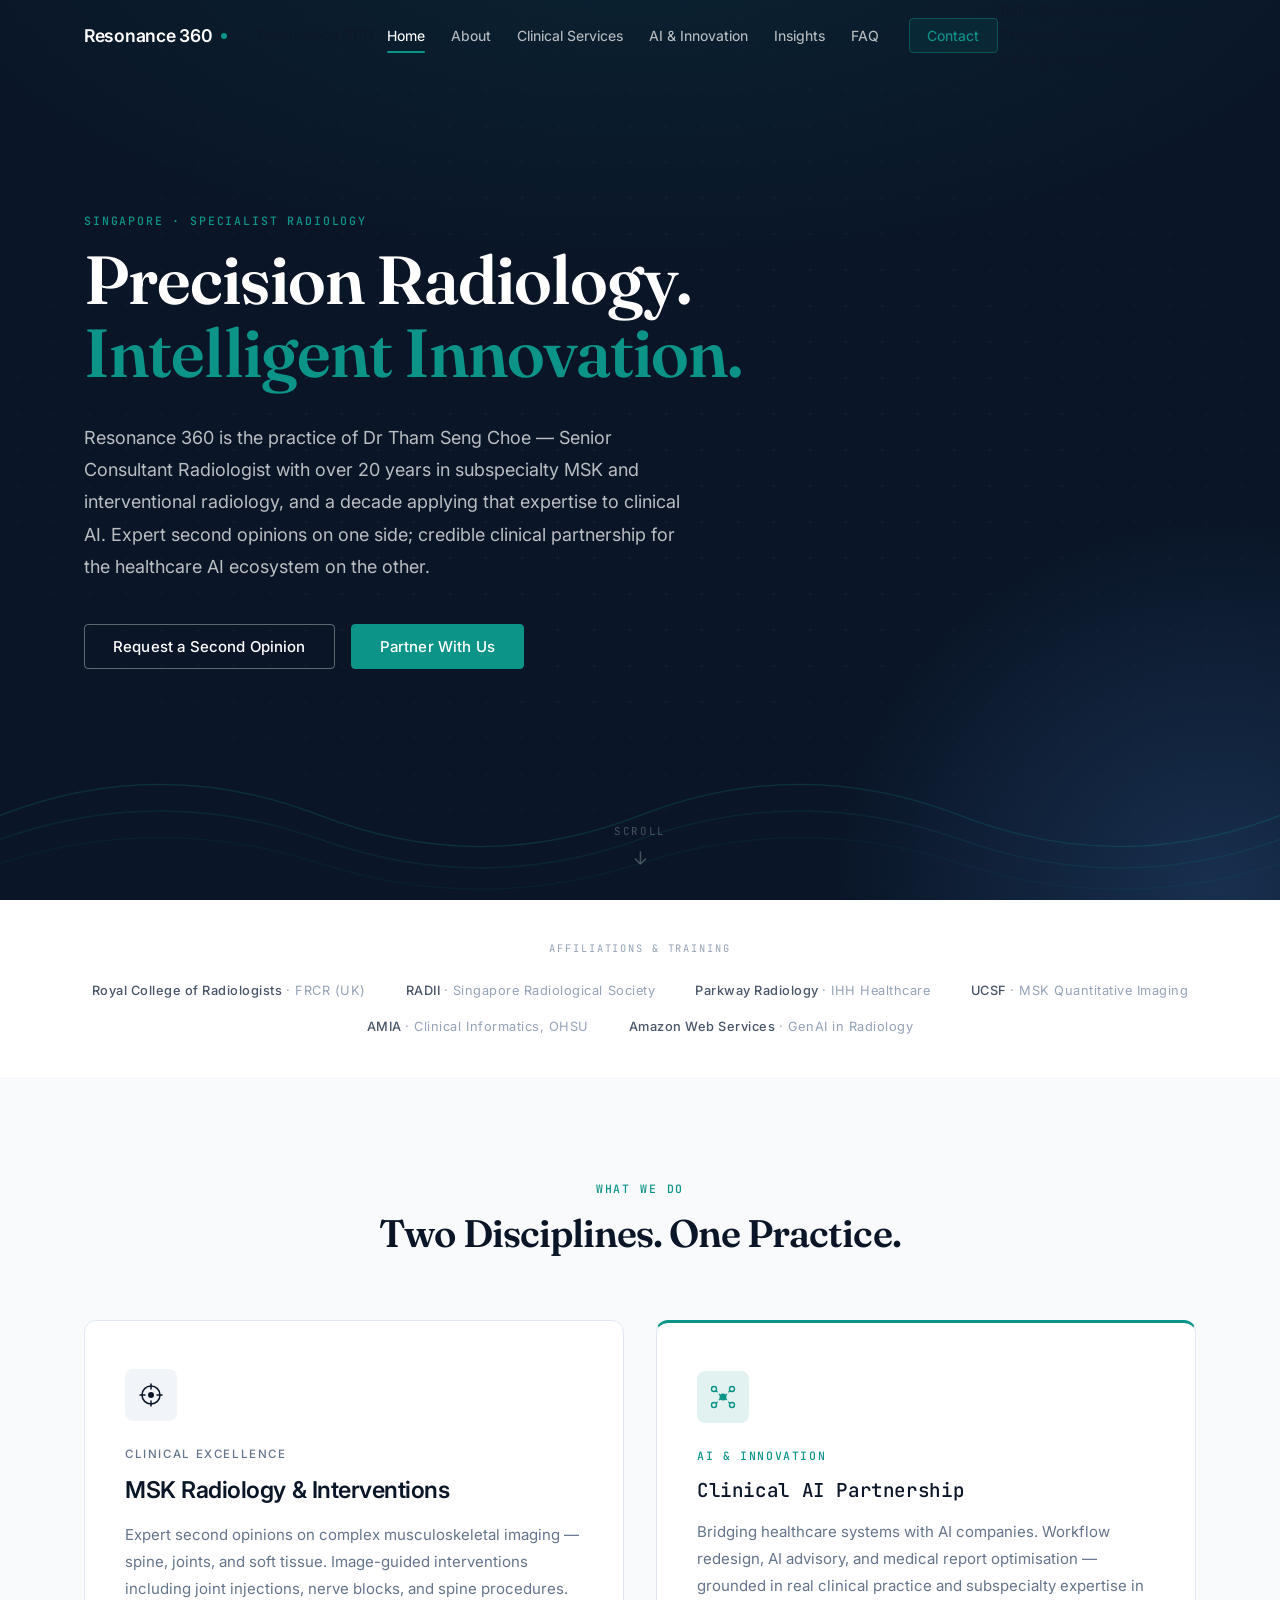
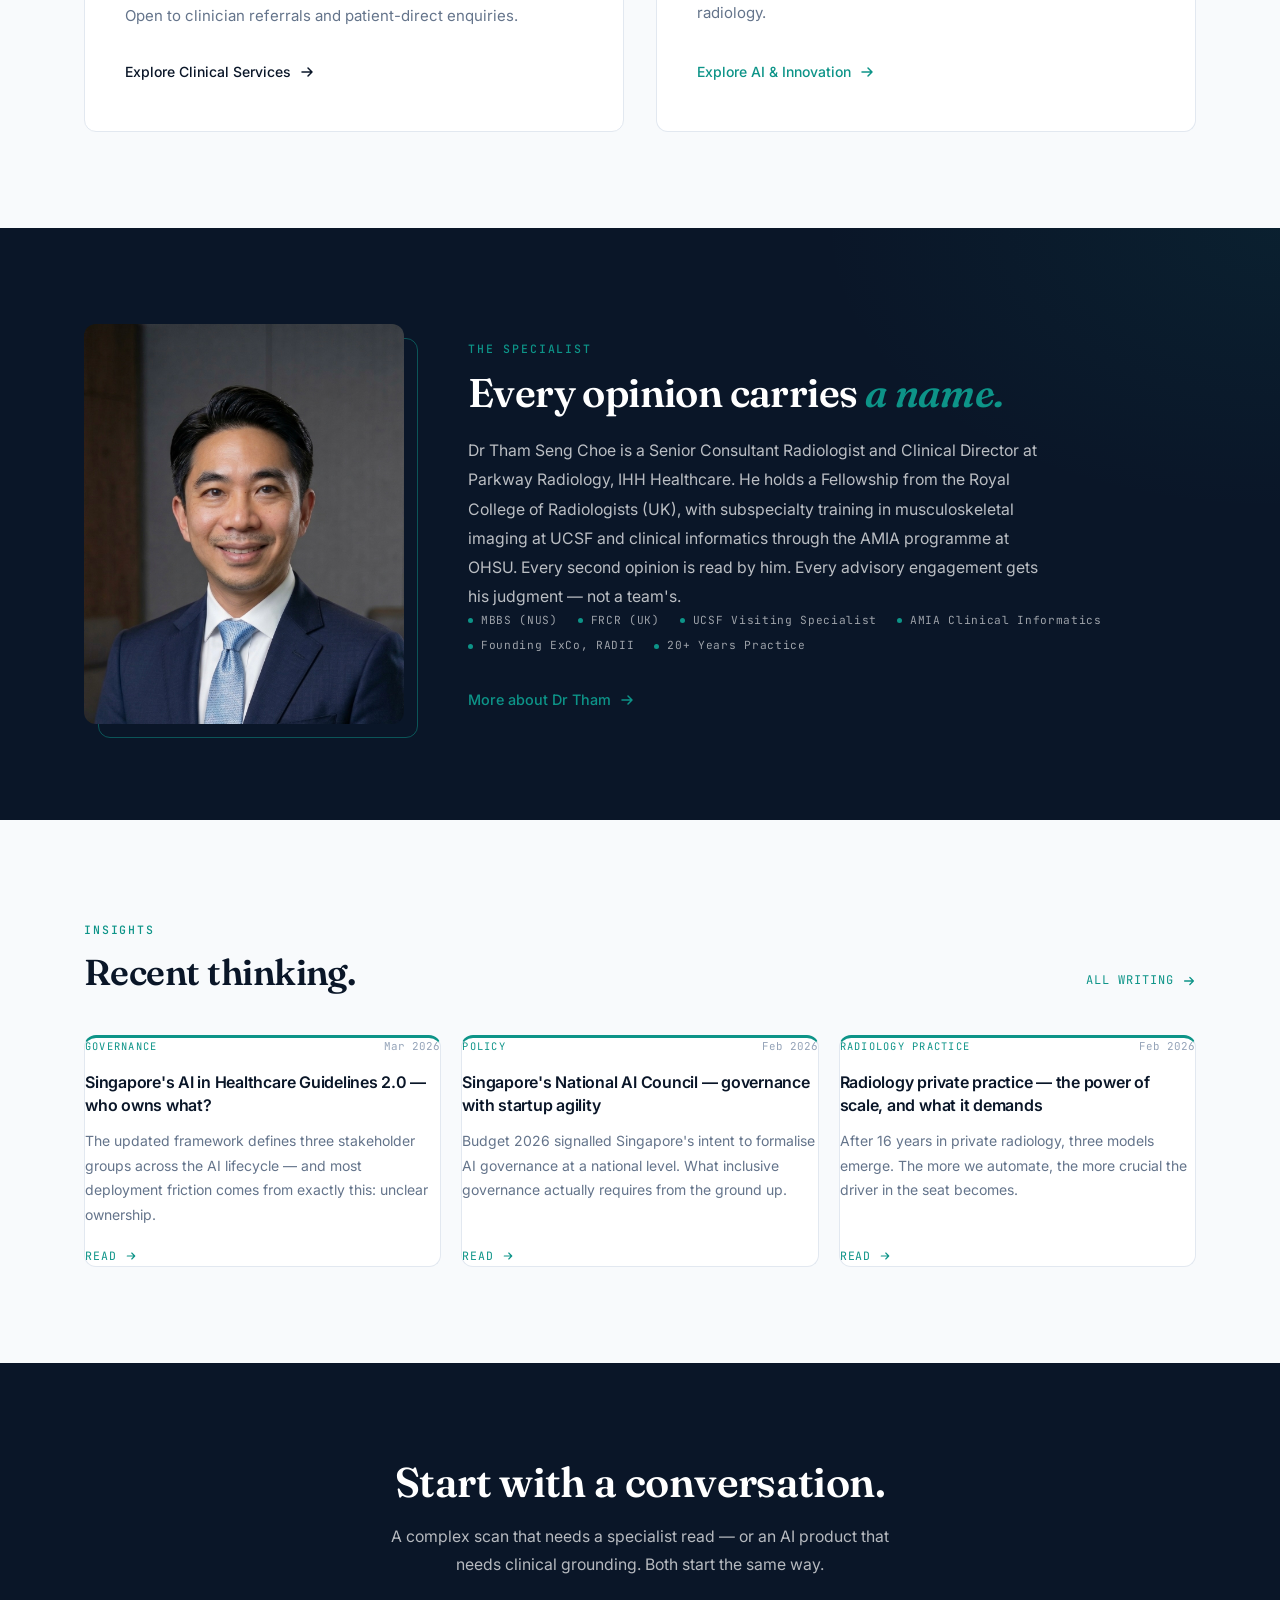
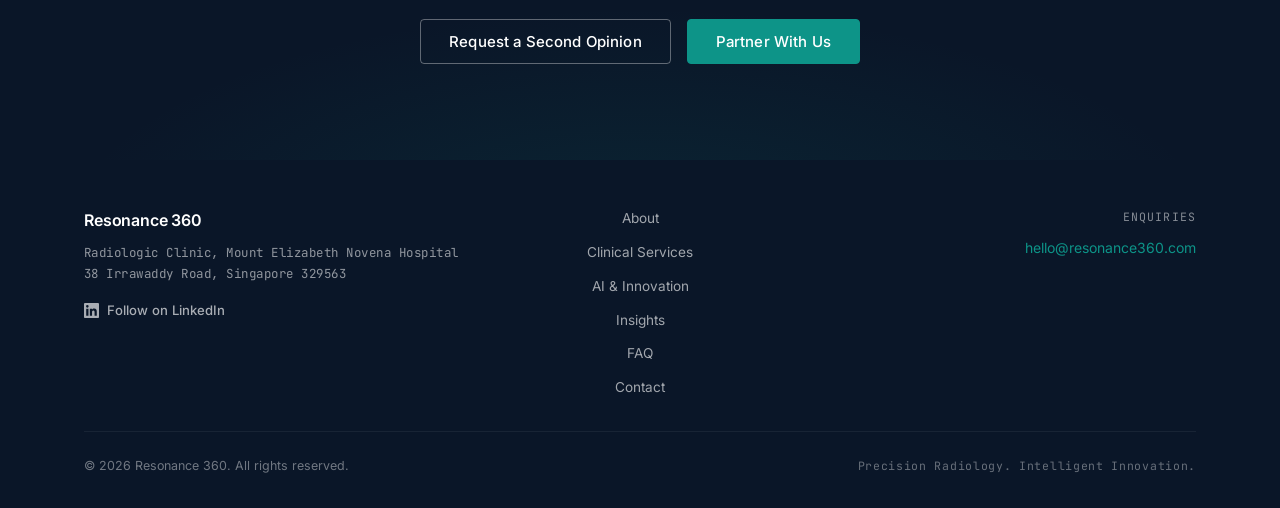
==== commit dc50782b: "Redesign site as an authority platform: insights page, serif display, SEO fixes - Add insights.html:" ====
--- a/index.html
+++ b/index.html
@@ -6,21 +6,30 @@
   <title>MSK Radiology Second Opinion Singapore | Resonance 360</title>
   <meta name="description" content="Expert MRI second opinions for sports injuries, spine, joints and pain interventions. Led by Dr Tham Seng Choe, Senior Consultant Radiologist, Mount Elizabeth Novena, Singapore." />
   <meta name="keywords" content="MRI second opinion Singapore, MSK radiology Singapore, sports injury MRI, radiology AI Singapore, pain intervention Singapore, musculoskeletal radiologist" />
-  <link rel="canonical" href="https://resonance360.com/" />
+  <link rel="canonical" href="https://www.resonance360.com/" />
+
+  <!-- Icons -->
+  <link rel="icon" href="/favicon.ico" sizes="48x48" />
+  <link rel="icon" type="image/png" sizes="32x32" href="assets/images/favicon-32.png" />
+  <link rel="icon" type="image/png" sizes="192x192" href="assets/images/favicon-192.png" />
+  <link rel="apple-touch-icon" href="assets/images/apple-touch-icon.png" />
 
   <!-- Open Graph -->
   <meta property="og:type" content="website" />
-  <meta property="og:url" content="https://resonance360.com/" />
+  <meta property="og:url" content="https://www.resonance360.com/" />
   <meta property="og:title" content="MSK Radiology Second Opinion Singapore | Resonance 360" />
   <meta property="og:description" content="Expert MRI second opinions for sports injuries, spine, joints and pain interventions. Dr Tham Seng Choe, Senior Consultant Radiologist, Singapore." />
-  <meta property="og:image" content="https://resonance360.com/assets/images/dr-tham.jpg" />
+  <meta property="og:image" content="https://www.resonance360.com/assets/images/og-card.png" />
+  <meta property="og:image:width" content="1200" />
+  <meta property="og:image:height" content="630" />
+  <meta property="og:image:alt" content="Resonance 360 — Precision Radiology. Intelligent Innovation." />
   <meta property="og:site_name" content="Resonance 360" />
   <meta name="twitter:card" content="summary_large_image" />
 
   <!-- Fonts -->
   <link rel="preconnect" href="https://fonts.googleapis.com" />
   <link rel="preconnect" href="https://fonts.gstatic.com" crossorigin />
-  <link href="https://fonts.googleapis.com/css2?family=Inter:wght@300;400;500;600;700&family=JetBrains+Mono:wght@400;500;600&display=swap" rel="stylesheet" />
+  <link href="https://fonts.googleapis.com/css2?family=Fraunces:opsz,wght@9..144,500;9..144,600&family=Inter:wght@300;400;500;600;700&family=JetBrains+Mono:wght@400;500;600&display=swap" rel="stylesheet" />
 
   <link rel="stylesheet" href="css/styles.css" />
 
@@ -29,12 +38,12 @@
   {
     "@context": "https://schema.org",
     "@type": "MedicalBusiness",
-    "@id": "https://resonance360.com/#organization",
+    "@id": "https://www.resonance360.com/#organization",
     "name": "Resonance 360",
     "alternateName": "Resonance 360 — Dr Tham Seng Choe",
-    "url": "https://resonance360.com/",
-    "logo": "https://resonance360.com/assets/images/R360-logo.png",
-    "image": "https://resonance360.com/assets/images/dr-tham.jpg",
+    "url": "https://www.resonance360.com/",
+    "logo": "https://www.resonance360.com/assets/images/R360-logo-512.png",
+    "image": "https://www.resonance360.com/assets/images/dr-tham.jpg",
     "description": "Subspecialty MSK and interventional radiology second opinions, and clinical AI advisory, led by Dr Tham Seng Choe in Singapore.",
     "medicalSpecialty": ["Radiology", "DiagnosticRadiology", "MusculoskeletalImaging"],
     "areaServed": { "@type": "Country", "name": "Singapore" },
@@ -45,12 +54,14 @@
       "addressCountry": "SG"
     },
     "email": "hello@resonance360.com",
+    "sameAs": ["https://www.linkedin.com/in/sengchoetham/"],
     "founder": {
       "@type": "Physician",
-      "@id": "https://resonance360.com/about.html#person",
+      "@id": "https://www.resonance360.com/about.html#person",
       "name": "Dr Tham Seng Choe",
       "jobTitle": "Senior Consultant Radiologist",
-      "medicalSpecialty": ["Radiology", "MusculoskeletalImaging", "InterventionalRadiology"]
+      "medicalSpecialty": ["Radiology", "MusculoskeletalImaging", "InterventionalRadiology"],
+      "sameAs": ["https://www.linkedin.com/in/sengchoetham/"]
     }
   }
   </script>
@@ -58,11 +69,303 @@
   {
     "@context": "https://schema.org",
     "@type": "WebSite",
-    "url": "https://resonance360.com/",
+    "url": "https://www.resonance360.com/",
     "name": "Resonance 360",
-    "publisher": { "@id": "https://resonance360.com/#organization" }
+    "publisher": { "@id": "https://www.resonance360.com/#organization" }
   }
   </script>
+
+  <style>
+    /* ── Trust bar ───────────────────────────────────────── */
+    .trust {
+      background: var(--white);
+      border-bottom: 1px solid var(--grey-100);
+      padding: var(--sp-10) 0;
+    }
+    .trust__label {
+      display: block;
+      text-align: center;
+      font-family: var(--font-mono);
+      font-size: 0.65rem;
+      letter-spacing: 0.18em;
+      text-transform: uppercase;
+      color: var(--grey-400);
+      margin-bottom: var(--sp-6);
+    }
+    .trust__row {
+      display: flex;
+      flex-wrap: wrap;
+      justify-content: center;
+      align-items: center;
+      gap: var(--sp-4) var(--sp-10);
+    }
+    .trust__item {
+      font-size: 0.8rem;
+      font-weight: 500;
+      letter-spacing: 0.04em;
+      color: var(--grey-600);
+      white-space: nowrap;
+    }
+    .trust__item span {
+      color: var(--grey-400);
+      font-weight: 400;
+    }
+
+    /* ── Meet Dr Tham ────────────────────────────────────── */
+    .meet {
+      background: var(--navy);
+      padding: var(--sp-24) 0;
+      position: relative;
+      overflow: hidden;
+    }
+    .meet::before {
+      content: '';
+      position: absolute;
+      inset: 0;
+      background: radial-gradient(ellipse 60% 80% at 100% 0%, rgba(13, 148, 136, 0.08) 0%, transparent 60%);
+      pointer-events: none;
+    }
+    .meet__grid {
+      display: grid;
+      grid-template-columns: 320px 1fr;
+      gap: var(--sp-16);
+      align-items: center;
+      position: relative;
+    }
+    .meet__portrait-wrap {
+      position: relative;
+    }
+    .meet__portrait {
+      width: 100%;
+      aspect-ratio: 4 / 5;
+      object-fit: cover;
+      object-position: center top;
+      border-radius: var(--r-lg);
+      display: block;
+      position: relative;
+      z-index: 1;
+    }
+    .meet__portrait-wrap::after {
+      content: '';
+      position: absolute;
+      inset: 0;
+      border: 1px solid rgba(13, 148, 136, 0.5);
+      border-radius: var(--r-lg);
+      transform: translate(14px, 14px);
+    }
+    .meet__heading {
+      font-size: clamp(1.75rem, 3.2vw, 2.5rem);
+      font-weight: 600;
+      color: var(--white);
+      letter-spacing: -0.015em;
+      line-height: 1.15;
+      margin-bottom: var(--sp-5);
+    }
+    .meet__heading em {
+      font-style: italic;
+      color: var(--teal);
+    }
+    .meet__body {
+      font-size: 0.9875rem;
+      line-height: 1.85;
+      color: rgba(255, 255, 255, 0.72);
+      max-width: 580px;
+      margin-bottom: var(--sp-7);
+    }
+    .meet__creds {
+      display: flex;
+      flex-wrap: wrap;
+      gap: var(--sp-2) var(--sp-5);
+      margin-bottom: var(--sp-8);
+    }
+    .meet__cred {
+      font-family: var(--font-mono);
+      font-size: 0.7rem;
+      letter-spacing: 0.06em;
+      color: rgba(255, 255, 255, 0.6);
+      display: flex;
+      align-items: center;
+      gap: var(--sp-2);
+    }
+    .meet__cred::before {
+      content: '';
+      width: 5px;
+      height: 5px;
+      border-radius: 50%;
+      background: var(--teal);
+      flex-shrink: 0;
+    }
+    .meet__link {
+      display: inline-flex;
+      align-items: center;
+      gap: var(--sp-2);
+      font-size: 0.9rem;
+      font-weight: 500;
+      color: var(--teal);
+      transition: gap var(--t-fast), color var(--t-fast);
+    }
+    .meet__link:hover { gap: var(--sp-3); color: #14B8A6; }
+
+    /* ── Recent writing ──────────────────────────────────── */
+    .home-writing {
+      background: var(--off-white);
+      padding: var(--sp-24) 0;
+    }
+    .home-writing__intro {
+      display: flex;
+      align-items: flex-end;
+      justify-content: space-between;
+      gap: var(--sp-6);
+      flex-wrap: wrap;
+      margin-bottom: var(--sp-10);
+    }
+    .home-writing__heading {
+      font-size: clamp(1.6rem, 3vw, 2.25rem);
+      font-weight: 600;
+      color: var(--navy);
+      letter-spacing: -0.015em;
+      line-height: 1.2;
+    }
+    .home-writing__all {
+      display: inline-flex;
+      align-items: center;
+      gap: var(--sp-2);
+      font-family: var(--font-mono);
+      font-size: 0.75rem;
+      letter-spacing: 0.08em;
+      text-transform: uppercase;
+      color: var(--teal);
+      padding-bottom: var(--sp-1);
+      transition: gap var(--t-fast), color var(--t-fast);
+    }
+    .home-writing__all:hover { gap: var(--sp-3); color: var(--teal-hover); }
+    .home-writing__grid {
+      display: grid;
+      grid-template-columns: repeat(3, 1fr);
+      gap: var(--sp-5);
+    }
+    .insight-card {
+      background: var(--white);
+      border: 1px solid var(--grey-200);
+      border-top: 3px solid var(--teal);
+      border-radius: var(--r-lg);
+      padding: var(--sp-7);
+      display: flex;
+      flex-direction: column;
+      transition: transform var(--t-slow), box-shadow var(--t-slow);
+    }
+    .insight-card:hover {
+      transform: translateY(-3px);
+      box-shadow: 0 10px 32px rgba(0, 0, 0, 0.07);
+    }
+    .insight-card__meta {
+      display: flex;
+      align-items: center;
+      justify-content: space-between;
+      margin-bottom: var(--sp-4);
+    }
+    .insight-card__tag {
+      font-family: var(--font-mono);
+      font-size: 0.65rem;
+      letter-spacing: 0.12em;
+      text-transform: uppercase;
+      color: var(--teal);
+    }
+    .insight-card__date {
+      font-family: var(--font-mono);
+      font-size: 0.68rem;
+      color: var(--grey-400);
+    }
+    .insight-card__heading {
+      font-size: 1rem;
+      font-weight: 600;
+      color: var(--navy);
+      letter-spacing: -0.015em;
+      line-height: 1.45;
+      margin-bottom: var(--sp-3);
+    }
+    .insight-card__excerpt {
+      font-size: 0.875rem;
+      line-height: 1.75;
+      color: var(--text-muted);
+      flex: 1;
+      margin-bottom: var(--sp-5);
+    }
+    .insight-card__link {
+      display: inline-flex;
+      align-items: center;
+      gap: var(--sp-2);
+      font-family: var(--font-mono);
+      font-size: 0.72rem;
+      letter-spacing: 0.08em;
+      text-transform: uppercase;
+      color: var(--teal);
+      margin-top: auto;
+      transition: gap var(--t-fast), color var(--t-fast);
+    }
+    .insight-card__link:hover { gap: var(--sp-3); color: var(--teal-hover); }
+
+    /* ── Closing CTA band ────────────────────────────────── */
+    .home-cta {
+      background: var(--navy);
+      padding: var(--sp-24) 0;
+      position: relative;
+      overflow: hidden;
+    }
+    .home-cta::before {
+      content: '';
+      position: absolute;
+      inset: 0;
+      background: radial-gradient(ellipse 70% 90% at 50% 120%, rgba(13, 148, 136, 0.12) 0%, transparent 65%);
+      pointer-events: none;
+    }
+    .home-cta .container {
+      position: relative;
+      text-align: center;
+    }
+    .home-cta__heading {
+      font-size: clamp(1.75rem, 3.5vw, 2.6rem);
+      font-weight: 600;
+      color: var(--white);
+      letter-spacing: -0.015em;
+      line-height: 1.15;
+      margin-bottom: var(--sp-4);
+    }
+    .home-cta__sub {
+      font-size: 0.9875rem;
+      line-height: 1.8;
+      color: rgba(255, 255, 255, 0.7);
+      max-width: 520px;
+      margin: 0 auto var(--sp-10);
+    }
+    .home-cta__actions {
+      display: flex;
+      justify-content: center;
+      gap: var(--sp-4);
+      flex-wrap: wrap;
+    }
+
+    /* ── Responsive ──────────────────────────────────────── */
+    @media (max-width: 900px) {
+      .meet__grid {
+        grid-template-columns: 1fr;
+        gap: var(--sp-12);
+      }
+      .meet__portrait-wrap {
+        max-width: 280px;
+        margin: 0 auto;
+      }
+      .home-writing__grid { grid-template-columns: 1fr; }
+    }
+    @media (max-width: 768px) {
+      .trust__row { gap: var(--sp-3) var(--sp-6); }
+      .meet { padding: var(--sp-16) 0; }
+      .home-writing { padding: var(--sp-16) 0; }
+      .home-cta { padding: var(--sp-16) 0; }
+      .home-cta__actions { flex-direction: column; }
+      .home-cta__actions .btn { justify-content: center; }
+    }
+  </style>
 </head>
 <body class="page-home">
 
@@ -85,139 +388,318 @@
         <li><a href="about.html"         class="nav__link">About</a></li>
         <li><a href="clinical.html"      class="nav__link">Clinical Services</a></li>
         <li><a href="ai-innovation.html" class="nav__link">AI &amp; Innovation</a></li>
+        <li><a href="insights.html"      class="nav__link">Insights</a></li>
         <li><a href="faq.html"           class="nav__link">FAQ</a></li>
         <li><a href="contact.html"       class="nav__link nav__link--cta">Contact</a></li>
       </ul>
     </div>
   </nav>
 
-  <!-- ── Hero ───────────────────────────────────────────── -->
-  <section class="hero" aria-label="Hero">
-    <div class="hero__bg" aria-hidden="true"></div>
-
-    <div class="container">
-      <div class="hero__content">
-        <span class="label hero__label">Singapore · Specialist Radiology</span>
-
-        <h1 class="hero__heading">
-          <span class="hero__heading-line">Precision Radiology.</span>
-          <span class="hero__heading-line hero__heading-line--accent">Intelligent Innovation.</span>
-        </h1>
-
-        <p class="hero__mission">
-          Resonance 360 unites subspecialty MSK and interventional radiology with applied
-          artificial intelligence - delivering expert clinical insights and partnering with
-          the healthcare AI ecosystem to shape the future of radiology practice.
-        </p>
-
-        <div class="hero__ctas">
-          <a href="contact.html?type=clinical" class="btn btn--outline-white">
-            Request a Second Opinion
-          </a>
-          <a href="contact.html?type=partner" class="btn btn--teal">
-            Partner With Us
-          </a>
+  <main>
+
+    <!-- ── Hero ───────────────────────────────────────────── -->
+    <section class="hero" aria-label="Hero">
+      <div class="hero__bg" aria-hidden="true"></div>
+
+      <!-- Resonance wave motif -->
+      <svg class="hero__wave" viewBox="0 0 1440 190" fill="none" preserveAspectRatio="none" aria-hidden="true">
+        <path d="M0 95 Q 180 25, 360 95 T 720 95 T 1080 95 T 1440 95" stroke="rgba(13,148,136,0.22)" stroke-width="1.5"/>
+        <path d="M0 122 Q 180 58, 360 122 T 720 122 T 1080 122 T 1440 122" stroke="rgba(13,148,136,0.13)" stroke-width="1.5"/>
+        <path d="M0 149 Q 180 91, 360 149 T 720 149 T 1080 149 T 1440 149" stroke="rgba(13,148,136,0.07)" stroke-width="1.5"/>
+      </svg>
+
+      <div class="container">
+        <div class="hero__content">
+          <span class="label hero__label">Singapore · Specialist Radiology</span>
+
+          <h1 class="hero__heading">
+            <span class="hero__heading-line">Precision Radiology.</span>
+            <span class="hero__heading-line hero__heading-line--accent">Intelligent Innovation.</span>
+          </h1>
+
+          <p class="hero__mission">
+            Resonance 360 is the practice of Dr Tham Seng Choe — Senior Consultant
+            Radiologist with over 20 years in subspecialty MSK and interventional
+            radiology, and a decade applying that expertise to clinical AI. Expert
+            second opinions on one side; credible clinical partnership for the
+            healthcare AI ecosystem on the other.
+          </p>
+
+          <div class="hero__ctas">
+            <a href="contact.html?type=clinical" class="btn btn--outline-white">
+              Request a Second Opinion
+            </a>
+            <a href="contact.html?type=partner" class="btn btn--teal">
+              Partner With Us
+            </a>
+          </div>
         </div>
       </div>
-    </div>
-
-    <!-- Scroll hint -->
-    <div class="hero__scroll" aria-hidden="true">
-      <span>Scroll</span>
-      <svg width="16" height="20" viewBox="0 0 16 20" fill="none" aria-hidden="true">
-        <path d="M8 4v12M3 11l5 5 5-5" stroke="currentColor" stroke-width="1.5" stroke-linecap="round" stroke-linejoin="round"/>
-      </svg>
-    </div>
-  </section>
-
-  <!-- ── Two Pillars ────────────────────────────────────── -->
-  <section class="pillars" aria-label="What we do">
-    <div class="container">
-
-      <div class="pillars__intro reveal">
-        <span class="label">What We Do</span>
-        <h2 class="pillars__heading">Two Disciplines. One Practice.</h2>
-      </div>
-
-      <div class="pillars__grid">
-
-        <!-- Clinical Pillar -->
-        <article class="pillar pillar--clinical reveal reveal-delay-1">
-          <div class="pillar__icon" aria-hidden="true">
-            <!-- Crosshair / targeting icon - precision diagnostics -->
-            <svg width="28" height="28" viewBox="0 0 28 28" fill="none" xmlns="http://www.w3.org/2000/svg">
-              <circle cx="14" cy="14" r="9" stroke="currentColor" stroke-width="1.5"/>
-              <circle cx="14" cy="14" r="3" fill="currentColor"/>
-              <line x1="14" y1="3" x2="14" y2="8"   stroke="currentColor" stroke-width="1.5" stroke-linecap="round"/>
-              <line x1="14" y1="20" x2="14" y2="25"  stroke="currentColor" stroke-width="1.5" stroke-linecap="round"/>
-              <line x1="3"  y1="14" x2="8"  y2="14"  stroke="currentColor" stroke-width="1.5" stroke-linecap="round"/>
-              <line x1="20" y1="14" x2="25" y2="14"  stroke="currentColor" stroke-width="1.5" stroke-linecap="round"/>
-            </svg>
+
+      <!-- Scroll hint -->
+      <div class="hero__scroll" aria-hidden="true">
+        <span>Scroll</span>
+        <svg width="16" height="20" viewBox="0 0 16 20" fill="none" aria-hidden="true">
+          <path d="M8 4v12M3 11l5 5 5-5" stroke="currentColor" stroke-width="1.5" stroke-linecap="round" stroke-linejoin="round"/>
+        </svg>
+      </div>
+    </section>
+
+    <!-- ── Trust bar ──────────────────────────────────────── -->
+    <section class="trust" aria-label="Affiliations and training">
+      <div class="container">
+        <span class="trust__label">Affiliations &amp; Training</span>
+        <div class="trust__row">
+          <span class="trust__item">Royal College of Radiologists <span>· FRCR (UK)</span></span>
+          <span class="trust__item">RADII <span>· Singapore Radiological Society</span></span>
+          <span class="trust__item">Parkway Radiology <span>· IHH Healthcare</span></span>
+          <span class="trust__item">UCSF <span>· MSK Quantitative Imaging</span></span>
+          <span class="trust__item">AMIA <span>· Clinical Informatics, OHSU</span></span>
+          <span class="trust__item">Amazon Web Services <span>· GenAI in Radiology</span></span>
+        </div>
+      </div>
+    </section>
+
+    <!-- ── Two Pillars ────────────────────────────────────── -->
+    <section class="pillars" aria-label="What we do">
+      <div class="container">
+
+        <div class="pillars__intro reveal">
+          <span class="label">What We Do</span>
+          <h2 class="pillars__heading">Two Disciplines. One Practice.</h2>
+        </div>
+
+        <div class="pillars__grid">
+
+          <!-- Clinical Pillar -->
+          <article class="pillar pillar--clinical reveal reveal-delay-1">
+            <div class="pillar__icon" aria-hidden="true">
+              <!-- Crosshair / targeting icon - precision diagnostics -->
+              <svg width="28" height="28" viewBox="0 0 28 28" fill="none" xmlns="http://www.w3.org/2000/svg">
+                <circle cx="14" cy="14" r="9" stroke="currentColor" stroke-width="1.5"/>
+                <circle cx="14" cy="14" r="3" fill="currentColor"/>
+                <line x1="14" y1="3" x2="14" y2="8"   stroke="currentColor" stroke-width="1.5" stroke-linecap="round"/>
+                <line x1="14" y1="20" x2="14" y2="25"  stroke="currentColor" stroke-width="1.5" stroke-linecap="round"/>
+                <line x1="3"  y1="14" x2="8"  y2="14"  stroke="currentColor" stroke-width="1.5" stroke-linecap="round"/>
+                <line x1="20" y1="14" x2="25" y2="14"  stroke="currentColor" stroke-width="1.5" stroke-linecap="round"/>
+              </svg>
+            </div>
+
+            <span class="pillar__label">Clinical Excellence</span>
+            <h3 class="pillar__heading">MSK Radiology &amp; Interventions</h3>
+            <p class="pillar__body">
+              Expert second opinions on complex musculoskeletal imaging — spine, joints, and soft
+              tissue. Image-guided interventions including joint injections, nerve blocks, and
+              spine procedures. Open to clinician referrals and patient-direct enquiries.
+            </p>
+            <a href="clinical.html" class="pillar__link" aria-label="Explore Clinical Services">
+              Explore Clinical Services
+              <svg width="16" height="16" viewBox="0 0 16 16" fill="none" aria-hidden="true">
+                <path d="M3 8h10M9 4l4 4-4 4" stroke="currentColor" stroke-width="1.5" stroke-linecap="round" stroke-linejoin="round"/>
+              </svg>
+            </a>
+          </article>
+
+          <!-- AI Pillar -->
+          <article class="pillar pillar--ai reveal reveal-delay-2">
+            <div class="pillar__icon" aria-hidden="true">
+              <!-- Neural network icon - AI / connectivity -->
+              <svg width="28" height="28" viewBox="0 0 28 28" fill="none" xmlns="http://www.w3.org/2000/svg">
+                <circle cx="14" cy="14" r="3.5"  fill="currentColor"/>
+                <circle cx="5"  cy="6"  r="2.5"  stroke="currentColor" stroke-width="1.4"/>
+                <circle cx="23" cy="6"  r="2.5"  stroke="currentColor" stroke-width="1.4"/>
+                <circle cx="5"  cy="22" r="2.5"  stroke="currentColor" stroke-width="1.4"/>
+                <circle cx="23" cy="22" r="2.5"  stroke="currentColor" stroke-width="1.4"/>
+                <line x1="7"  y1="7.5"  x2="11.5" y2="12.5" stroke="currentColor" stroke-width="1.2" stroke-dasharray="2.5 2"/>
+                <line x1="21" y1="7.5"  x2="16.5" y2="12.5" stroke="currentColor" stroke-width="1.2" stroke-dasharray="2.5 2"/>
+                <line x1="7"  y1="20.5" x2="11.5" y2="15.5" stroke="currentColor" stroke-width="1.2" stroke-dasharray="2.5 2"/>
+                <line x1="21" y1="20.5" x2="16.5" y2="15.5" stroke="currentColor" stroke-width="1.2" stroke-dasharray="2.5 2"/>
+              </svg>
+            </div>
+
+            <span class="pillar__label pillar__label--mono">AI &amp; Innovation</span>
+            <h3 class="pillar__heading pillar__heading--mono">Clinical AI Partnership</h3>
+            <p class="pillar__body">
+              Bridging healthcare systems with AI companies. Workflow redesign, AI advisory,
+              and medical report optimisation — grounded in real clinical practice and
+              subspecialty expertise in radiology.
+            </p>
+            <a href="ai-innovation.html" class="pillar__link pillar__link--teal" aria-label="Explore AI and Innovation">
+              Explore AI &amp; Innovation
+              <svg width="16" height="16" viewBox="0 0 16 16" fill="none" aria-hidden="true">
+                <path d="M3 8h10M9 4l4 4-4 4" stroke="currentColor" stroke-width="1.5" stroke-linecap="round" stroke-linejoin="round"/>
+              </svg>
+            </a>
+          </article>
+
+        </div>
+      </div>
+    </section>
+
+    <!-- ── Meet Dr Tham ───────────────────────────────────── -->
+    <section class="meet" aria-label="About Dr Tham Seng Choe">
+      <div class="container">
+        <div class="meet__grid">
+
+          <div class="meet__portrait-wrap reveal">
+            <img
+              src="assets/images/dr-tham.jpg"
+              alt="Dr Tham Seng Choe, Senior Consultant Radiologist"
+              class="meet__portrait"
+              loading="lazy"
+            />
           </div>
 
-          <span class="pillar__label">Clinical Excellence</span>
-          <h3 class="pillar__heading">MSK Radiology &amp; Interventions</h3>
-          <p class="pillar__body">
-            Expert second opinions on complex musculoskeletal imaging - spine, joints, and soft
-            tissue. Image-guided interventions including joint injections, nerve blocks, and
-            spine procedures. Referral-based, clinician-to-clinician.
-          </p>
-          <a href="clinical.html" class="pillar__link" aria-label="Explore Clinical Services">
-            Explore Clinical Services
-            <svg width="16" height="16" viewBox="0 0 16 16" fill="none" aria-hidden="true">
+          <div class="reveal reveal-delay-1">
+            <span class="label">The Specialist</span>
+            <h2 class="meet__heading">Every opinion carries <em>a name.</em></h2>
+            <p class="meet__body">
+              Dr Tham Seng Choe is a Senior Consultant Radiologist and Clinical
+              Director at Parkway Radiology, IHH Healthcare. He holds a Fellowship from the Royal
+              College of Radiologists (UK), with subspecialty training in
+              musculoskeletal imaging at UCSF and clinical informatics through the
+              AMIA programme at OHSU. Every second opinion is read by him.
+              Every advisory engagement gets his judgment — not a team's.
+            </p>
+            <div class="meet__creds">
+              <span class="meet__cred">MBBS (NUS)</span>
+              <span class="meet__cred">FRCR (UK)</span>
+              <span class="meet__cred">UCSF Visiting Specialist</span>
+              <span class="meet__cred">AMIA Clinical Informatics</span>
+              <span class="meet__cred">Founding ExCo, RADII</span>
+              <span class="meet__cred">20+ Years Practice</span>
+            </div>
+            <a href="about.html" class="meet__link">
+              More about Dr Tham
+              <svg width="16" height="16" viewBox="0 0 16 16" fill="none" aria-hidden="true">
+                <path d="M3 8h10M9 4l4 4-4 4" stroke="currentColor" stroke-width="1.5" stroke-linecap="round" stroke-linejoin="round"/>
+              </svg>
+            </a>
+          </div>
+
+        </div>
+      </div>
+    </section>
+
+    <!-- ── Recent writing ─────────────────────────────────── -->
+    <section class="home-writing" aria-label="Recent writing">
+      <div class="container">
+
+        <div class="home-writing__intro reveal">
+          <div>
+            <span class="label">Insights</span>
+            <h2 class="home-writing__heading">Recent thinking.</h2>
+          </div>
+          <a href="insights.html" class="home-writing__all">
+            All writing
+            <svg width="14" height="14" viewBox="0 0 16 16" fill="none" aria-hidden="true">
               <path d="M3 8h10M9 4l4 4-4 4" stroke="currentColor" stroke-width="1.5" stroke-linecap="round" stroke-linejoin="round"/>
             </svg>
           </a>
-        </article>
-
-        <!-- AI Pillar -->
-        <article class="pillar pillar--ai reveal reveal-delay-2">
-          <div class="pillar__icon" aria-hidden="true">
-            <!-- Neural network icon - AI / connectivity -->
-            <svg width="28" height="28" viewBox="0 0 28 28" fill="none" xmlns="http://www.w3.org/2000/svg">
-              <circle cx="14" cy="14" r="3.5"  fill="currentColor"/>
-              <circle cx="5"  cy="6"  r="2.5"  stroke="currentColor" stroke-width="1.4"/>
-              <circle cx="23" cy="6"  r="2.5"  stroke="currentColor" stroke-width="1.4"/>
-              <circle cx="5"  cy="22" r="2.5"  stroke="currentColor" stroke-width="1.4"/>
-              <circle cx="23" cy="22" r="2.5"  stroke="currentColor" stroke-width="1.4"/>
-              <line x1="7"  y1="7.5"  x2="11.5" y2="12.5" stroke="currentColor" stroke-width="1.2" stroke-dasharray="2.5 2"/>
-              <line x1="21" y1="7.5"  x2="16.5" y2="12.5" stroke="currentColor" stroke-width="1.2" stroke-dasharray="2.5 2"/>
-              <line x1="7"  y1="20.5" x2="11.5" y2="15.5" stroke="currentColor" stroke-width="1.2" stroke-dasharray="2.5 2"/>
-              <line x1="21" y1="20.5" x2="16.5" y2="15.5" stroke="currentColor" stroke-width="1.2" stroke-dasharray="2.5 2"/>
-            </svg>
+        </div>
+
+        <div class="home-writing__grid">
+          <article class="insight-card reveal reveal-delay-1">
+            <div class="insight-card__meta">
+              <span class="insight-card__tag">Governance</span>
+              <span class="insight-card__date">Mar 2026</span>
+            </div>
+            <h3 class="insight-card__heading">Singapore's AI in Healthcare Guidelines 2.0 — who owns what?</h3>
+            <p class="insight-card__excerpt">
+              The updated framework defines three stakeholder groups across the AI
+              lifecycle — and most deployment friction comes from exactly this:
+              unclear ownership.
+            </p>
+            <a href="insights.html#guidelines-2-0" class="insight-card__link">
+              Read
+              <svg width="12" height="12" viewBox="0 0 16 16" fill="none" aria-hidden="true">
+                <path d="M3 8h10M9 4l4 4-4 4" stroke="currentColor" stroke-width="1.5" stroke-linecap="round" stroke-linejoin="round"/>
+              </svg>
+            </a>
+          </article>
+
+          <article class="insight-card reveal reveal-delay-2">
+            <div class="insight-card__meta">
+              <span class="insight-card__tag">Policy</span>
+              <span class="insight-card__date">Feb 2026</span>
+            </div>
+            <h3 class="insight-card__heading">Singapore's National AI Council — governance with startup agility</h3>
+            <p class="insight-card__excerpt">
+              Budget 2026 signalled Singapore's intent to formalise AI governance at a
+              national level. What inclusive governance actually requires from the
+              ground up.
+            </p>
+            <a href="insights.html#national-ai-council" class="insight-card__link">
+              Read
+              <svg width="12" height="12" viewBox="0 0 16 16" fill="none" aria-hidden="true">
+                <path d="M3 8h10M9 4l4 4-4 4" stroke="currentColor" stroke-width="1.5" stroke-linecap="round" stroke-linejoin="round"/>
+              </svg>
+            </a>
+          </article>
+
+          <article class="insight-card reveal reveal-delay-3">
+            <div class="insight-card__meta">
+              <span class="insight-card__tag">Radiology Practice</span>
+              <span class="insight-card__date">Feb 2026</span>
+            </div>
+            <h3 class="insight-card__heading">Radiology private practice — the power of scale, and what it demands</h3>
+            <p class="insight-card__excerpt">
+              After 16 years in private radiology, three models emerge. The more we
+              automate, the more crucial the driver in the seat becomes.
+            </p>
+            <a href="insights.html#private-practice-scale" class="insight-card__link">
+              Read
+              <svg width="12" height="12" viewBox="0 0 16 16" fill="none" aria-hidden="true">
+                <path d="M3 8h10M9 4l4 4-4 4" stroke="currentColor" stroke-width="1.5" stroke-linecap="round" stroke-linejoin="round"/>
+              </svg>
+            </a>
+          </article>
+        </div>
+
+      </div>
+    </section>
+
+    <!-- ── Closing CTA ────────────────────────────────────── -->
+    <section class="home-cta" aria-label="Get in touch">
+      <div class="container">
+        <div class="reveal">
+          <h2 class="home-cta__heading">Start with a conversation.</h2>
+          <p class="home-cta__sub">
+            A complex scan that needs a specialist read — or an AI product that
+            needs clinical grounding. Both start the same way.
+          </p>
+          <div class="home-cta__actions">
+            <a href="contact.html?type=clinical" class="btn btn--outline-white">Request a Second Opinion</a>
+            <a href="contact.html?type=partner" class="btn btn--teal">Partner With Us</a>
           </div>
-
-          <span class="pillar__label pillar__label--mono">AI &amp; Innovation</span>
-          <h3 class="pillar__heading pillar__heading--mono">Clinical AI Partnership</h3>
-          <p class="pillar__body">
-            Bridging healthcare systems with AI companies. Workflow redesign, AI advisory,
-            and medical report optimisation - grounded in real clinical practice and
-            subspecialty expertise in radiology.
-          </p>
-          <a href="ai-innovation.html" class="pillar__link pillar__link--teal" aria-label="Explore AI and Innovation">
-            Explore AI &amp; Innovation
-            <svg width="16" height="16" viewBox="0 0 16 16" fill="none" aria-hidden="true">
-              <path d="M3 8h10M9 4l4 4-4 4" stroke="currentColor" stroke-width="1.5" stroke-linecap="round" stroke-linejoin="round"/>
-            </svg>
-          </a>
-        </article>
-
-      </div>
-    </div>
-  </section>
+        </div>
+      </div>
+    </section>
+
+  </main>
 
   <!-- ── Footer ─────────────────────────────────────────── -->
   <footer class="footer" role="contentinfo">
     <div class="container">
       <div class="footer__brand">
         <span class="footer__logo">Resonance 360</span>
-        <p class="footer__location">Mount Elizabeth Novena · Singapore</p>
+        <p class="footer__location">
+          Radiologic Clinic, Mount Elizabeth Novena Hospital<br />
+          38 Irrawaddy Road, Singapore 329563
+        </p>
+        <a href="https://www.linkedin.com/in/sengchoetham/" target="_blank" rel="noopener noreferrer" class="footer__linkedin" aria-label="Dr Tham Seng Choe on LinkedIn">
+          <svg width="15" height="15" viewBox="0 0 24 24" fill="currentColor" aria-hidden="true">
+            <path d="M20.45 20.45h-3.56v-5.57c0-1.33-.02-3.04-1.85-3.04-1.85 0-2.14 1.45-2.14 2.94v5.67H9.35V9h3.41v1.56h.05c.48-.9 1.64-1.85 3.37-1.85 3.6 0 4.27 2.37 4.27 5.46v6.28zM5.34 7.43a2.06 2.06 0 1 1 0-4.13 2.06 2.06 0 0 1 0 4.13zM7.12 20.45H3.55V9h3.57v11.45zM22.22 0H1.77C.79 0 0 .77 0 1.72v20.55C0 23.23.79 24 1.77 24h20.45c.98 0 1.78-.77 1.78-1.73V1.72C24 .77 23.2 0 22.22 0z"/>
+          </svg>
+          Follow on LinkedIn
+        </a>
       </div>
 
       <nav class="footer__nav" aria-label="Footer navigation">
         <a href="about.html">About</a>
         <a href="clinical.html">Clinical Services</a>
         <a href="ai-innovation.html">AI &amp; Innovation</a>
+        <a href="insights.html">Insights</a>
         <a href="faq.html">FAQ</a>
         <a href="contact.html">Contact</a>
       </nav>
--- a/css/styles.css
+++ b/css/styles.css
@@ -25,6 +25,7 @@
   /* Typography */
   --font-sans: 'Inter', system-ui, -apple-system, sans-serif;
   --font-mono: 'JetBrains Mono', 'Courier New', monospace;
+  --font-display: 'Fraunces', Georgia, 'Times New Roman', serif;
 
   /* Layout */
   --container-max:     1160px;
@@ -91,6 +92,12 @@
   width: 100%;
 }
 
+/* ── Display headings (editorial serif) ──────────────────── */
+h1, h2 {
+  font-family: var(--font-display);
+  font-optical-sizing: auto;
+}
+
 /* ── Section labels (mono, teal) ─────────────────────────── */
 .label {
   display: inline-block;
@@ -182,6 +189,8 @@
 .page-about   .nav,
 .page-clinical .nav,
 .page-ai       .nav,
+.page-faq      .nav,
+.page-insights .nav,
 .page-contact  .nav { background: var(--navy); }
 
 /* Scrolled state */
@@ -321,6 +330,17 @@
   -webkit-mask-image: radial-gradient(ellipse 85% 75% at 50% 50%, black 30%, transparent 100%);
 }
 
+/* Resonance wave motif — signature visual, anchored to the lower edge */
+.hero__wave {
+  position: absolute;
+  left: 0;
+  right: 0;
+  bottom: 0;
+  width: 100%;
+  height: auto;
+  pointer-events: none;
+}
+
 .hero .container {
   position: relative;
   z-index: 1;
@@ -341,7 +361,7 @@
   font-size: clamp(2.4rem, 6vw, 4.25rem);
   font-weight: 600;
   line-height: 1.08;
-  letter-spacing: -0.03em;
+  letter-spacing: -0.015em;
   color: var(--white);
   margin-bottom: var(--sp-8);
   opacity: 0;
@@ -353,7 +373,7 @@
 .hero__mission {
   font-size: clamp(1rem, 2vw, 1.125rem);
   line-height: 1.8;
-  color: rgba(255, 255, 255, 0.6);
+  color: rgba(255, 255, 255, 0.72);
   max-width: 600px;
   margin-bottom: var(--sp-10);
   opacity: 0;
@@ -505,14 +525,14 @@
   font-size: clamp(2rem, 5vw, 3.25rem);
   font-weight: 600;
   color: var(--white);
-  letter-spacing: -0.03em;
-  line-height: 1.1;
+  letter-spacing: -0.015em;
+  line-height: 1.12;
   margin-bottom: var(--sp-6);
 }
 .page-hero__sub {
   font-size: 1.0625rem;
   line-height: 1.8;
-  color: rgba(255, 255, 255, 0.58);
+  color: rgba(255, 255, 255, 0.72);
   max-width: 560px;
 }
 
@@ -588,10 +608,23 @@
 }
 .footer__location {
   font-size: 0.78rem;
-  color: rgba(255, 255, 255, 0.35);
+  color: rgba(255, 255, 255, 0.55);
   font-family: var(--font-mono);
   letter-spacing: 0.04em;
-}
+  line-height: 1.7;
+}
+.footer__linkedin {
+  display: inline-flex;
+  align-items: center;
+  gap: var(--sp-2);
+  margin-top: var(--sp-4);
+  font-size: 0.82rem;
+  font-weight: 500;
+  color: rgba(255, 255, 255, 0.65);
+  transition: color var(--t-fast);
+}
+.footer__linkedin:hover { color: var(--teal); }
+.footer__linkedin svg { flex-shrink: 0; }
 
 .footer__nav {
   display: flex;
@@ -601,7 +634,7 @@
 }
 .footer__nav a {
   font-size: 0.85rem;
-  color: rgba(255, 255, 255, 0.45);
+  color: rgba(255, 255, 255, 0.62);
   transition: color var(--t-fast);
 }
 .footer__nav a:hover { color: var(--white); }
@@ -614,7 +647,7 @@
   font-family: var(--font-mono);
   letter-spacing: 0.1em;
   text-transform: uppercase;
-  color: rgba(255, 255, 255, 0.3);
+  color: rgba(255, 255, 255, 0.5);
   margin-bottom: var(--sp-2);
 }
 .footer__contact-email {
@@ -634,12 +667,12 @@
 }
 .footer__copy {
   font-size: 0.78rem;
-  color: rgba(255, 255, 255, 0.2);
+  color: rgba(255, 255, 255, 0.42);
 }
 .footer__tagline {
   font-family: var(--font-mono);
   font-size: 0.72rem;
-  color: rgba(255, 255, 255, 0.15);
+  color: rgba(255, 255, 255, 0.38);
   letter-spacing: 0.06em;
 }
 
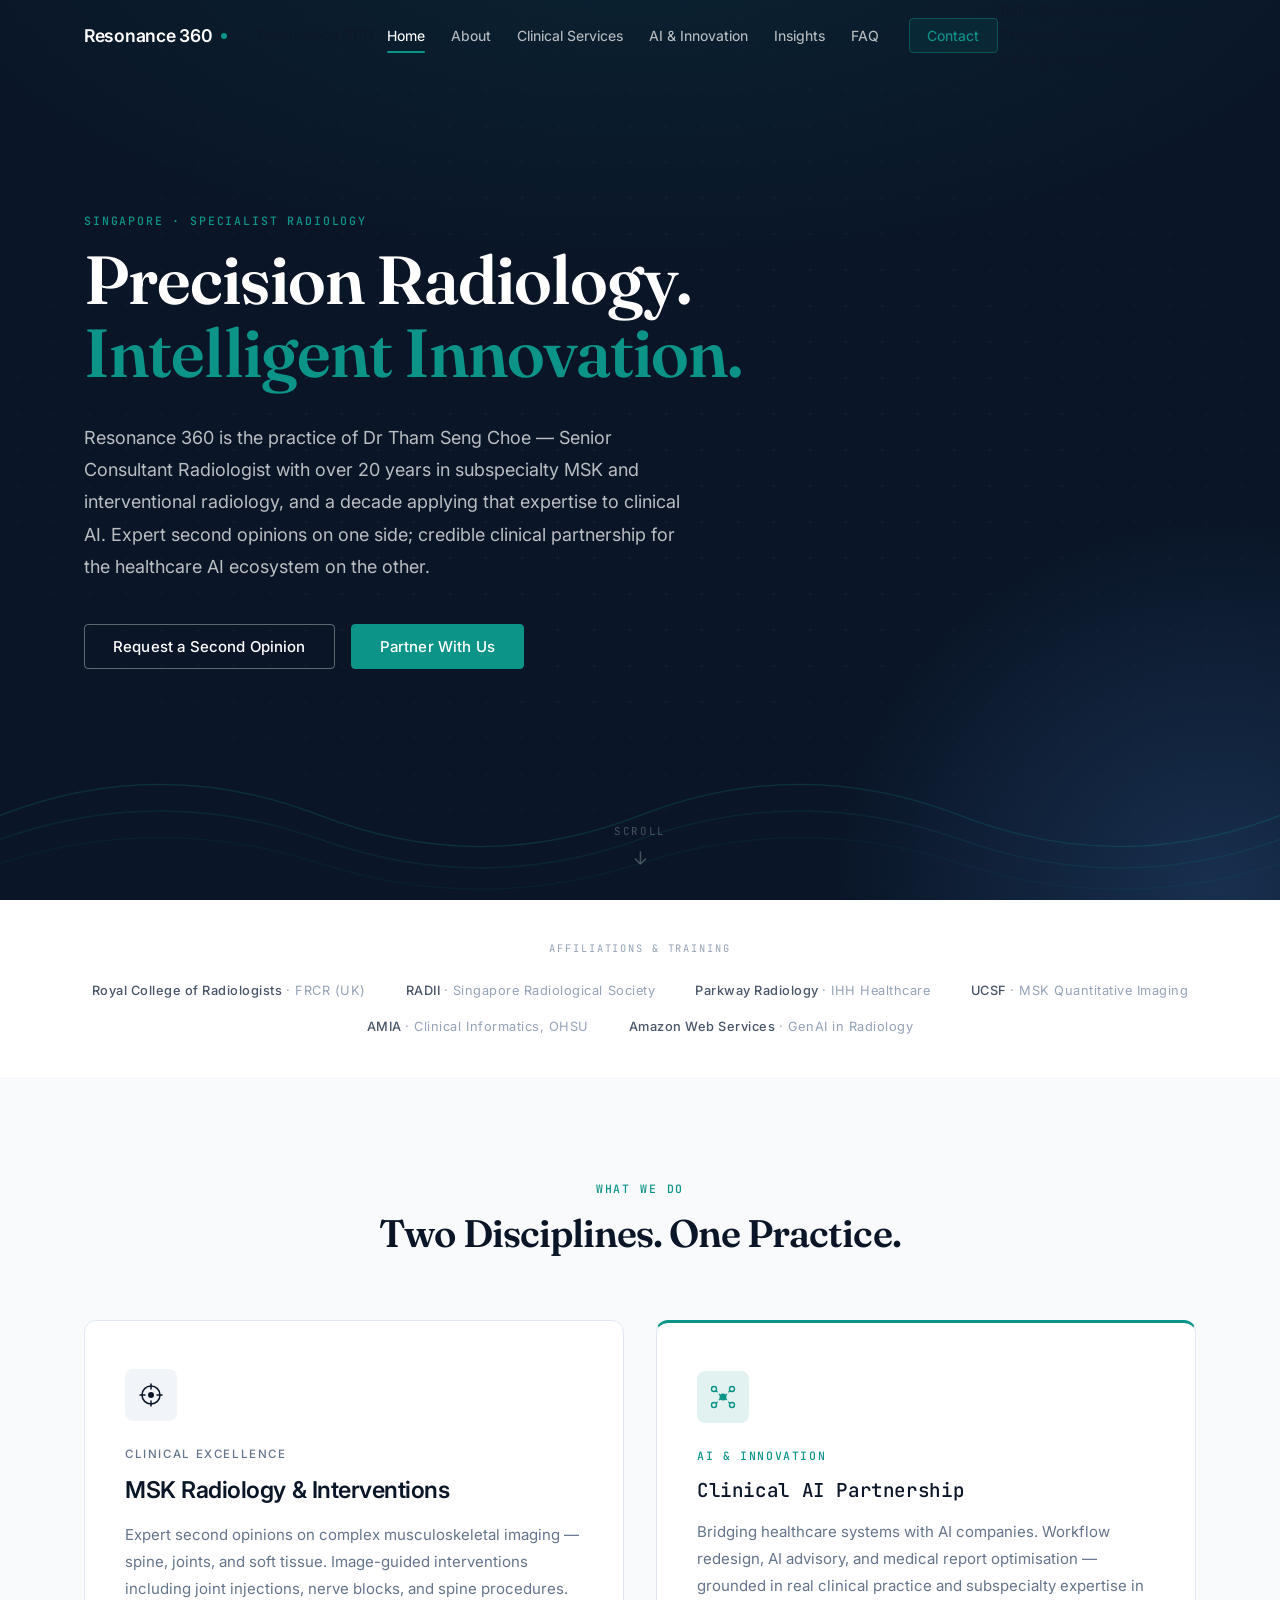
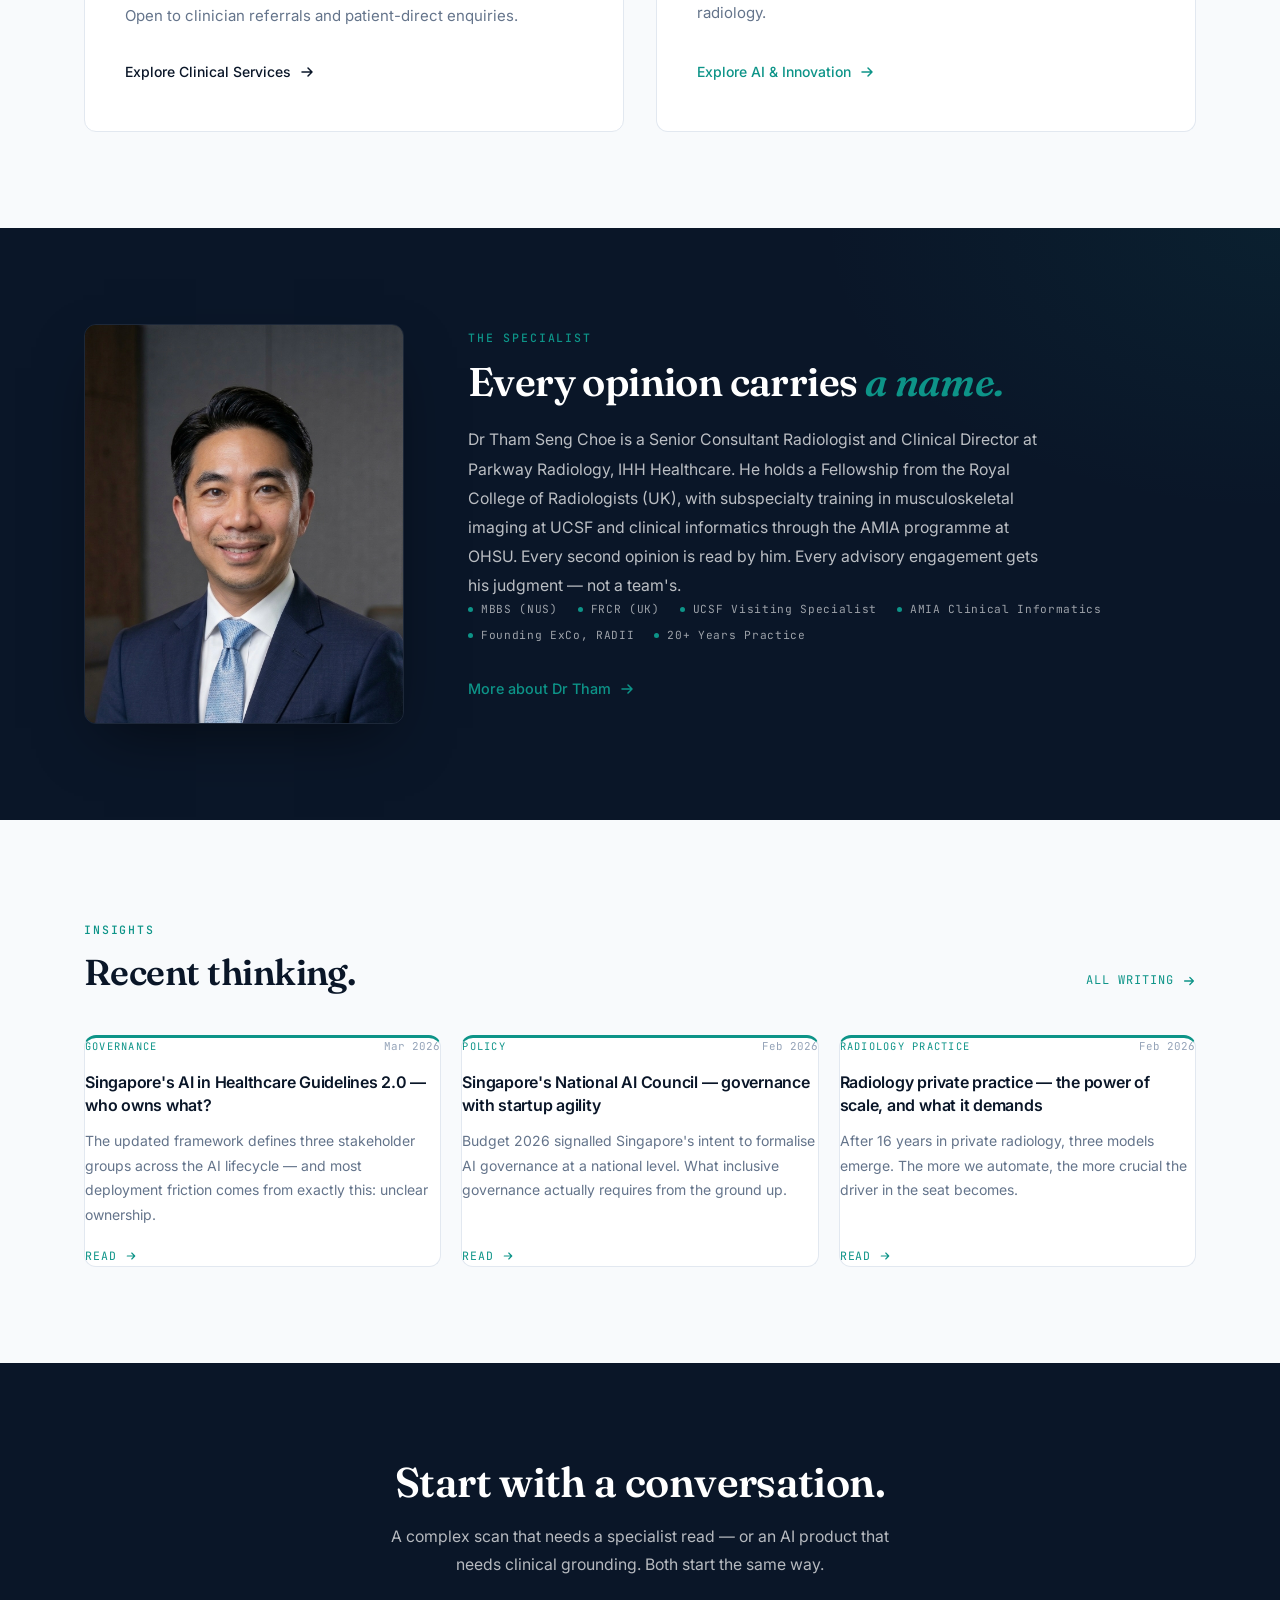
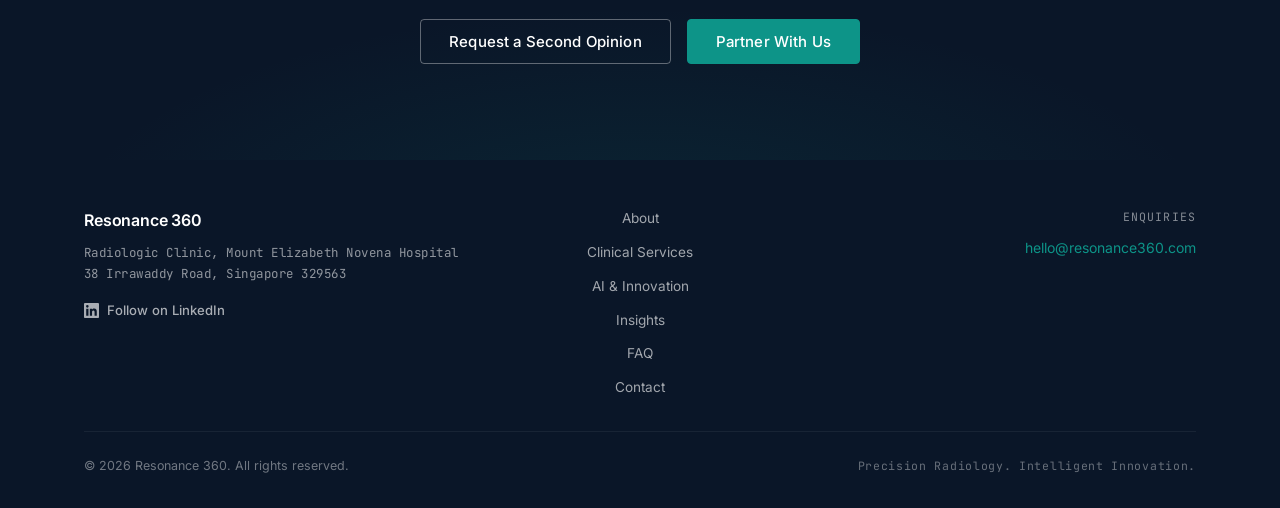
==== commit cd778725: "Refine home portrait: soft shadow, top-align, drop offset frame Replace the offset teal border frame" ====
--- a/index.html
+++ b/index.html
@@ -57,7 +57,7 @@
     "sameAs": ["https://www.linkedin.com/in/sengchoetham/"],
     "founder": {
       "@type": "Physician",
-      "@id": "https://www.resonance360.com/about.html#person",
+      "@id": "https://www.resonance360.com/about#person",
       "name": "Dr Tham Seng Choe",
       "jobTitle": "Senior Consultant Radiologist",
       "medicalSpecialty": ["Radiology", "MusculoskeletalImaging", "InterventionalRadiology"],
@@ -129,7 +129,7 @@
       display: grid;
       grid-template-columns: 320px 1fr;
       gap: var(--sp-16);
-      align-items: center;
+      align-items: start;
       position: relative;
     }
     .meet__portrait-wrap {
@@ -144,14 +144,8 @@
       display: block;
       position: relative;
       z-index: 1;
-    }
-    .meet__portrait-wrap::after {
-      content: '';
-      position: absolute;
-      inset: 0;
-      border: 1px solid rgba(13, 148, 136, 0.5);
-      border-radius: var(--r-lg);
-      transform: translate(14px, 14px);
+      border: 1px solid rgba(255, 255, 255, 0.08);
+      box-shadow: 0 24px 60px -20px rgba(0, 0, 0, 0.55);
     }
     .meet__heading {
       font-size: clamp(1.75rem, 3.2vw, 2.5rem);
@@ -372,7 +366,7 @@
   <!-- ── Navigation ─────────────────────────────────────── -->
   <nav class="nav" id="nav" role="navigation" aria-label="Main navigation">
     <div class="container">
-      <a href="index.html" class="nav__logo" aria-label="Resonance 360 home">
+      <a href="/" class="nav__logo" aria-label="Resonance 360 home">
         <span class="nav__logo-text">Resonance 360</span>
         <span class="nav__logo-dot" aria-hidden="true"></span>
       </a>
@@ -384,13 +378,13 @@
       </button>
 
       <ul class="nav__links" id="navLinks" role="list">
-        <li><a href="index.html"         class="nav__link active">Home</a></li>
-        <li><a href="about.html"         class="nav__link">About</a></li>
-        <li><a href="clinical.html"      class="nav__link">Clinical Services</a></li>
-        <li><a href="ai-innovation.html" class="nav__link">AI &amp; Innovation</a></li>
-        <li><a href="insights.html"      class="nav__link">Insights</a></li>
-        <li><a href="faq.html"           class="nav__link">FAQ</a></li>
-        <li><a href="contact.html"       class="nav__link nav__link--cta">Contact</a></li>
+        <li><a href="/"         class="nav__link active">Home</a></li>
+        <li><a href="/about"         class="nav__link">About</a></li>
+        <li><a href="/clinical"      class="nav__link">Clinical Services</a></li>
+        <li><a href="/ai-innovation" class="nav__link">AI &amp; Innovation</a></li>
+        <li><a href="/insights"      class="nav__link">Insights</a></li>
+        <li><a href="/faq"           class="nav__link">FAQ</a></li>
+        <li><a href="/contact"       class="nav__link nav__link--cta">Contact</a></li>
       </ul>
     </div>
   </nav>
@@ -426,10 +420,10 @@
           </p>
 
           <div class="hero__ctas">
-            <a href="contact.html?type=clinical" class="btn btn--outline-white">
+            <a href="/contact?type=clinical" class="btn btn--outline-white">
               Request a Second Opinion
             </a>
-            <a href="contact.html?type=partner" class="btn btn--teal">
+            <a href="/contact?type=partner" class="btn btn--teal">
               Partner With Us
             </a>
           </div>
@@ -492,7 +486,7 @@
               tissue. Image-guided interventions including joint injections, nerve blocks, and
               spine procedures. Open to clinician referrals and patient-direct enquiries.
             </p>
-            <a href="clinical.html" class="pillar__link" aria-label="Explore Clinical Services">
+            <a href="/clinical" class="pillar__link" aria-label="Explore Clinical Services">
               Explore Clinical Services
               <svg width="16" height="16" viewBox="0 0 16 16" fill="none" aria-hidden="true">
                 <path d="M3 8h10M9 4l4 4-4 4" stroke="currentColor" stroke-width="1.5" stroke-linecap="round" stroke-linejoin="round"/>
@@ -524,7 +518,7 @@
               and medical report optimisation — grounded in real clinical practice and
               subspecialty expertise in radiology.
             </p>
-            <a href="ai-innovation.html" class="pillar__link pillar__link--teal" aria-label="Explore AI and Innovation">
+            <a href="/ai-innovation" class="pillar__link pillar__link--teal" aria-label="Explore AI and Innovation">
               Explore AI &amp; Innovation
               <svg width="16" height="16" viewBox="0 0 16 16" fill="none" aria-hidden="true">
                 <path d="M3 8h10M9 4l4 4-4 4" stroke="currentColor" stroke-width="1.5" stroke-linecap="round" stroke-linejoin="round"/>
@@ -569,7 +563,7 @@
               <span class="meet__cred">Founding ExCo, RADII</span>
               <span class="meet__cred">20+ Years Practice</span>
             </div>
-            <a href="about.html" class="meet__link">
+            <a href="/about" class="meet__link">
               More about Dr Tham
               <svg width="16" height="16" viewBox="0 0 16 16" fill="none" aria-hidden="true">
                 <path d="M3 8h10M9 4l4 4-4 4" stroke="currentColor" stroke-width="1.5" stroke-linecap="round" stroke-linejoin="round"/>
@@ -590,7 +584,7 @@
             <span class="label">Insights</span>
             <h2 class="home-writing__heading">Recent thinking.</h2>
           </div>
-          <a href="insights.html" class="home-writing__all">
+          <a href="/insights" class="home-writing__all">
             All writing
             <svg width="14" height="14" viewBox="0 0 16 16" fill="none" aria-hidden="true">
               <path d="M3 8h10M9 4l4 4-4 4" stroke="currentColor" stroke-width="1.5" stroke-linecap="round" stroke-linejoin="round"/>
@@ -610,7 +604,7 @@
               lifecycle — and most deployment friction comes from exactly this:
               unclear ownership.
             </p>
-            <a href="insights.html#guidelines-2-0" class="insight-card__link">
+            <a href="/insights#guidelines-2-0" class="insight-card__link">
               Read
               <svg width="12" height="12" viewBox="0 0 16 16" fill="none" aria-hidden="true">
                 <path d="M3 8h10M9 4l4 4-4 4" stroke="currentColor" stroke-width="1.5" stroke-linecap="round" stroke-linejoin="round"/>
@@ -629,7 +623,7 @@
               national level. What inclusive governance actually requires from the
               ground up.
             </p>
-            <a href="insights.html#national-ai-council" class="insight-card__link">
+            <a href="/insights#national-ai-council" class="insight-card__link">
               Read
               <svg width="12" height="12" viewBox="0 0 16 16" fill="none" aria-hidden="true">
                 <path d="M3 8h10M9 4l4 4-4 4" stroke="currentColor" stroke-width="1.5" stroke-linecap="round" stroke-linejoin="round"/>
@@ -647,7 +641,7 @@
               After 16 years in private radiology, three models emerge. The more we
               automate, the more crucial the driver in the seat becomes.
             </p>
-            <a href="insights.html#private-practice-scale" class="insight-card__link">
+            <a href="/insights#private-practice-scale" class="insight-card__link">
               Read
               <svg width="12" height="12" viewBox="0 0 16 16" fill="none" aria-hidden="true">
                 <path d="M3 8h10M9 4l4 4-4 4" stroke="currentColor" stroke-width="1.5" stroke-linecap="round" stroke-linejoin="round"/>
@@ -669,8 +663,8 @@
             needs clinical grounding. Both start the same way.
           </p>
           <div class="home-cta__actions">
-            <a href="contact.html?type=clinical" class="btn btn--outline-white">Request a Second Opinion</a>
-            <a href="contact.html?type=partner" class="btn btn--teal">Partner With Us</a>
+            <a href="/contact?type=clinical" class="btn btn--outline-white">Request a Second Opinion</a>
+            <a href="/contact?type=partner" class="btn btn--teal">Partner With Us</a>
           </div>
         </div>
       </div>
@@ -696,12 +690,12 @@
       </div>
 
       <nav class="footer__nav" aria-label="Footer navigation">
-        <a href="about.html">About</a>
-        <a href="clinical.html">Clinical Services</a>
-        <a href="ai-innovation.html">AI &amp; Innovation</a>
-        <a href="insights.html">Insights</a>
-        <a href="faq.html">FAQ</a>
-        <a href="contact.html">Contact</a>
+        <a href="/about">About</a>
+        <a href="/clinical">Clinical Services</a>
+        <a href="/ai-innovation">AI &amp; Innovation</a>
+        <a href="/insights">Insights</a>
+        <a href="/faq">FAQ</a>
+        <a href="/contact">Contact</a>
       </nav>
 
       <div class="footer__contact">
